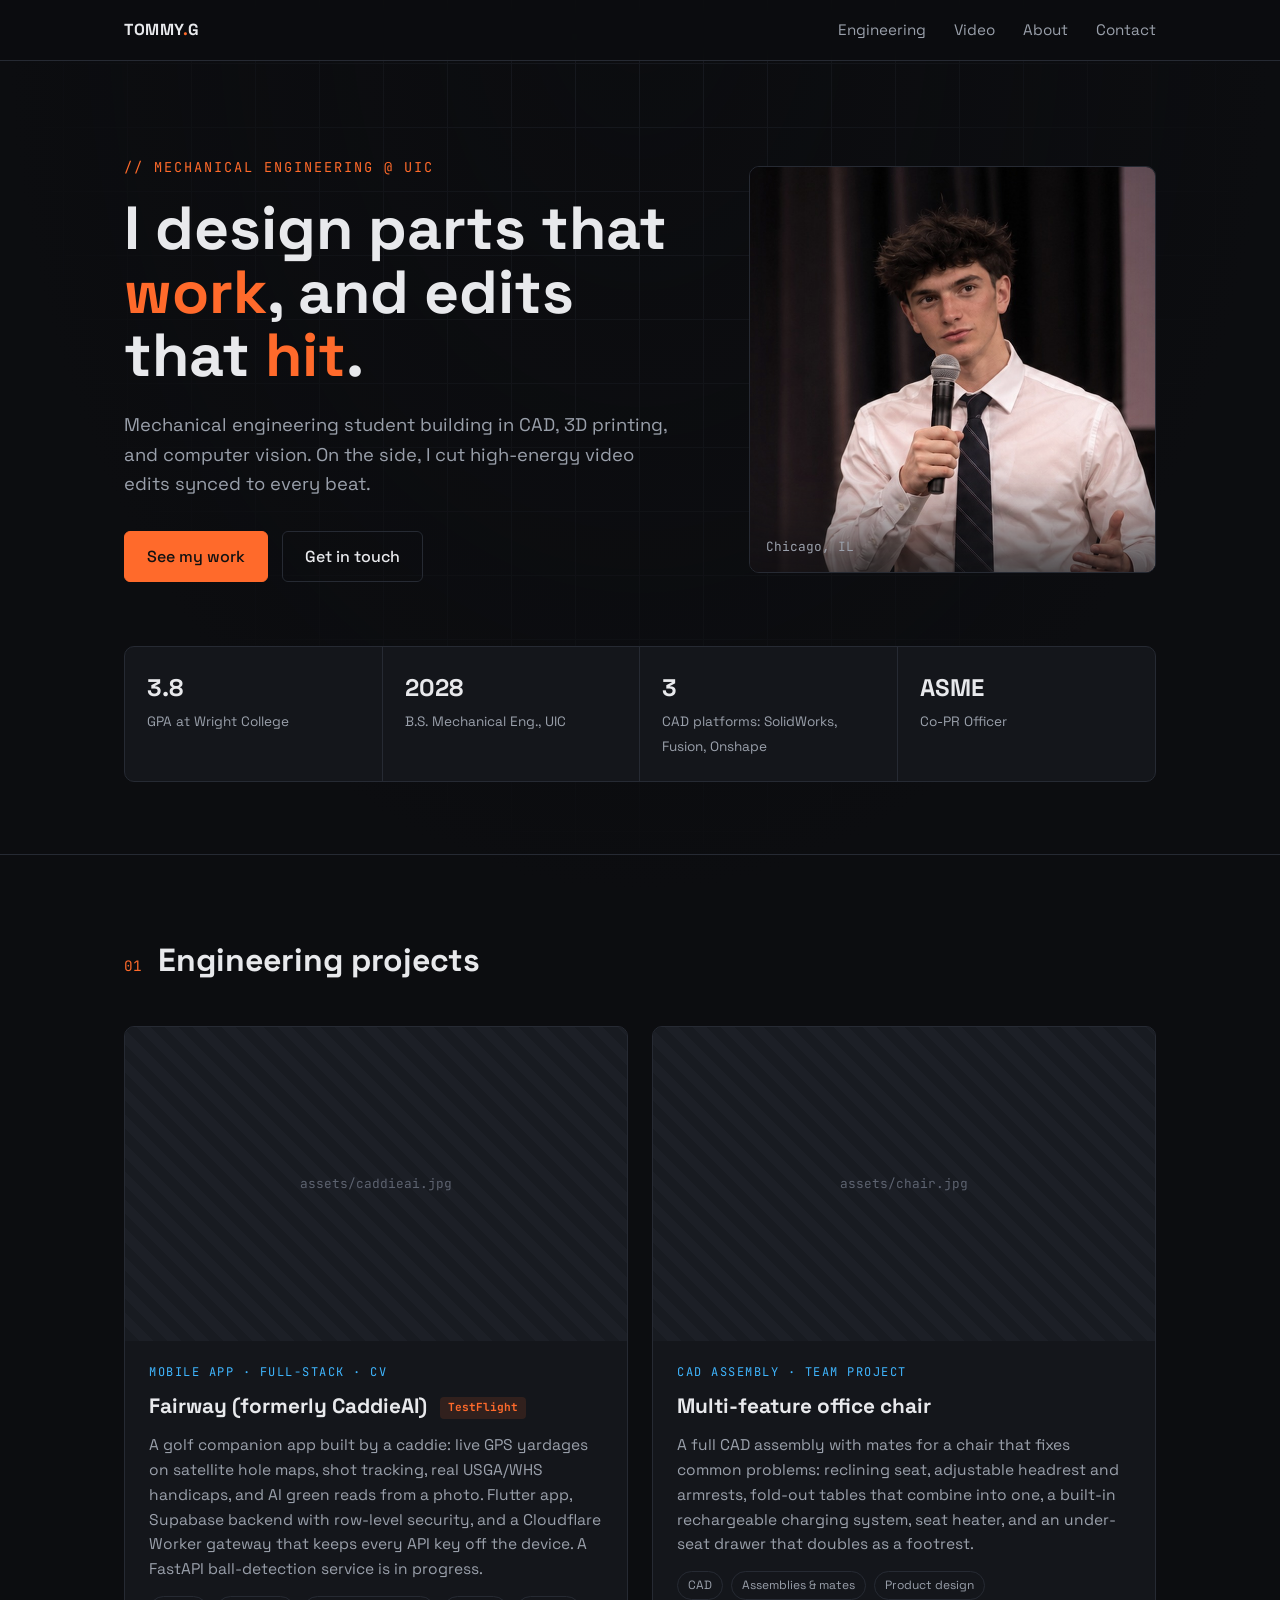
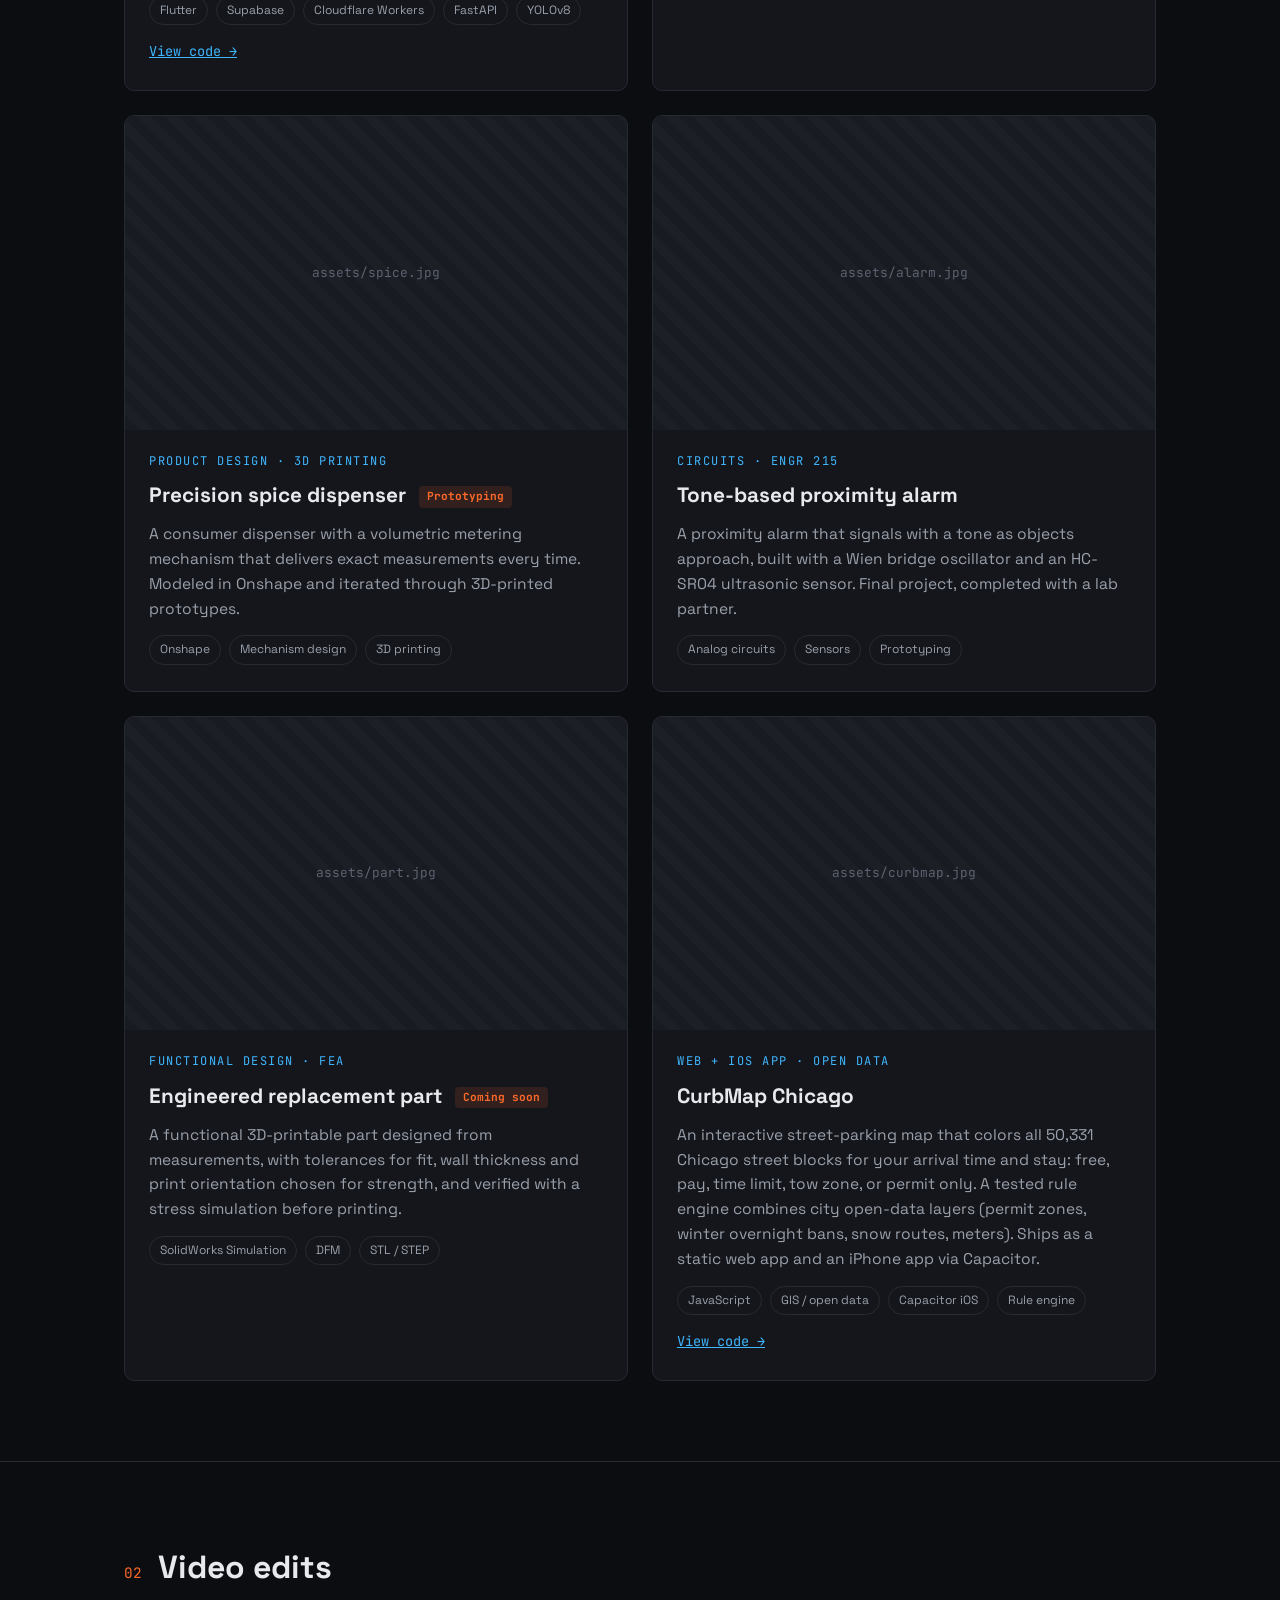
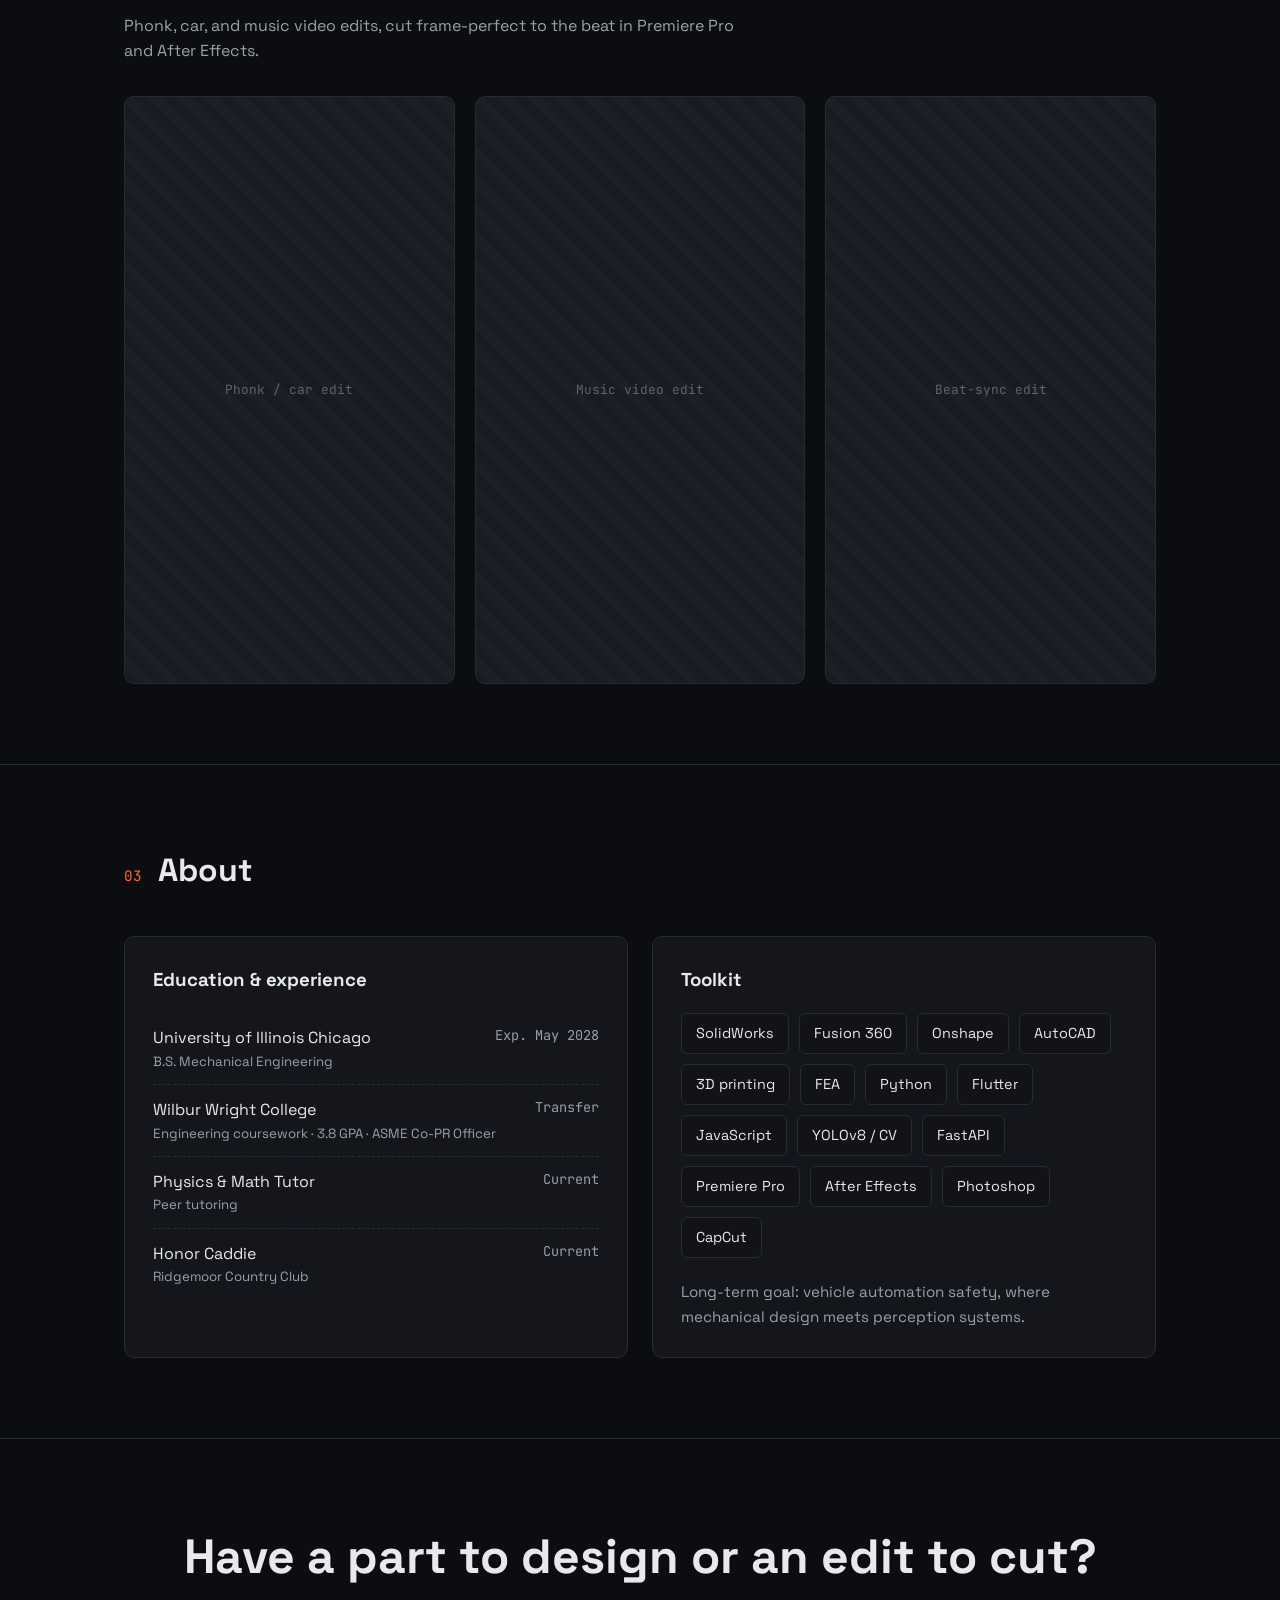
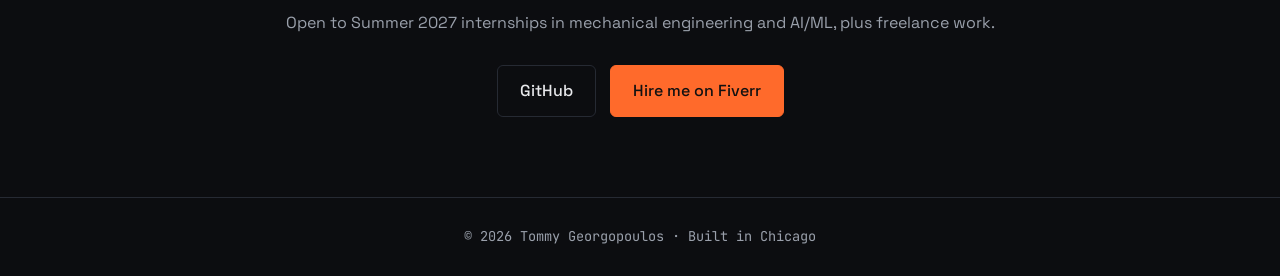
==== index.html @ 4ce667fb "Add portfolio site Co-Authored-By: Claude Opus 5.5 <noreply@anthropic.com> Claude-Session: https://c" ====
<!DOCTYPE html>
<html lang="en">
<head>
<meta charset="UTF-8">
<meta name="viewport" content="width=device-width, initial-scale=1.0">
<title>Tommy G — Mechanical Engineering · CAD · Video</title>
<meta name="description" content="Tommy Georgopoulos — Mechanical Engineering student at UIC. CAD, 3D printing, computer vision, and video editing.">
<link rel="preconnect" href="https://fonts.googleapis.com">
<link href="https://fonts.googleapis.com/css2?family=Space+Grotesk:wght@400;500;700&family=JetBrains+Mono:wght@400;500&display=swap" rel="stylesheet">
<style>
  :root{
    --bg:#0c0d10; --panel:#14161b; --line:#262a33; --text:#e8e9ec; --muted:#9aa0ab;
    --accent:#ff6a2b; --accent2:#3fb6ff;
  }
  *{box-sizing:border-box;margin:0;padding:0}
  html{scroll-behavior:smooth}
  body{background:var(--bg);color:var(--text);font-family:'Space Grotesk',system-ui,sans-serif;line-height:1.6;
    background-image:linear-gradient(var(--line) 1px,transparent 1px),linear-gradient(90deg,var(--line) 1px,transparent 1px);
    background-size:64px 64px;background-attachment:fixed;background-position:-1px -1px}
  body::before{content:"";position:fixed;inset:0;background:radial-gradient(ellipse at top,rgba(12,13,16,.55),var(--bg) 70%);z-index:-1}
  a{color:inherit}
  .mono{font-family:'JetBrains Mono',monospace}
  .wrap{max-width:1080px;margin:0 auto;padding:0 24px}

  nav{position:sticky;top:0;z-index:10;background:rgba(12,13,16,.85);backdrop-filter:blur(8px);border-bottom:1px solid var(--line)}
  nav .wrap{display:flex;justify-content:space-between;align-items:center;height:60px}
  nav .logo{font-weight:700;letter-spacing:.5px;text-decoration:none}
  nav .logo span{color:var(--accent)}
  nav ul{display:flex;gap:28px;list-style:none}
  nav ul a{text-decoration:none;color:var(--muted);font-size:.95rem}
  nav ul a:hover{color:var(--text)}

  header{padding:96px 0 72px}
  .hero{display:grid;grid-template-columns:1.4fr 1fr;gap:56px;align-items:center}
  .tag{color:var(--accent);font-size:.85rem;letter-spacing:2px;text-transform:uppercase;margin-bottom:18px}
  h1{font-size:clamp(2.4rem,5vw,3.8rem);line-height:1.05;margin-bottom:22px}
  h1 em{font-style:normal;color:var(--accent)}
  .lead{color:var(--muted);font-size:1.15rem;max-width:560px;margin-bottom:32px}
  .btns{display:flex;gap:14px;flex-wrap:wrap}
  .btn{padding:12px 22px;border-radius:6px;text-decoration:none;font-weight:500;border:1px solid var(--line);transition:.2s}
  .btn.primary{background:var(--accent);color:#111;border-color:var(--accent)}
  .btn:hover{transform:translateY(-2px)}
  .photo{position:relative;aspect-ratio:1;border-radius:10px;overflow:hidden;border:1px solid var(--line)}
  .photo img{width:100%;height:100%;object-fit:cover;display:block;filter:grayscale(15%)}
  .photo::after{content:"";position:absolute;inset:0;box-shadow:inset 0 -80px 80px -40px rgba(12,13,16,.8)}
  .photo .cap{position:absolute;left:16px;bottom:14px;z-index:1;font-size:.8rem;color:var(--muted)}

  .stats{display:grid;grid-template-columns:repeat(4,1fr);border:1px solid var(--line);border-radius:10px;background:var(--panel);margin-top:64px}
  .stats div{padding:22px;border-right:1px solid var(--line)}
  .stats div:last-child{border-right:none}
  .stats b{display:block;font-size:1.5rem}
  .stats span{color:var(--muted);font-size:.85rem}

  section{padding:80px 0;border-top:1px solid var(--line)}
  .sec-head{display:flex;align-items:baseline;gap:16px;margin-bottom:40px}
  .sec-head .num{color:var(--accent);font-size:.9rem}
  h2{font-size:2rem}

  .grid{display:grid;grid-template-columns:repeat(2,1fr);gap:24px}
  .card{background:var(--panel);border:1px solid var(--line);border-radius:10px;overflow:hidden;display:flex;flex-direction:column;transition:.2s}
  .card:hover{border-color:#3a404c;transform:translateY(-3px)}
  .media{aspect-ratio:16/10;background:repeating-linear-gradient(45deg,#181b21,#181b21 10px,#1c1f26 10px,#1c1f26 20px);position:relative;display:flex;align-items:center;justify-content:center}
  .media img,.media iframe,.media video{position:absolute;inset:0;width:100%;height:100%;object-fit:cover;border:0}
  .media .ph{color:#5d6370;font-size:.8rem}
  .body{padding:22px 24px 26px}
  .body .kind{font-size:.75rem;letter-spacing:1.5px;text-transform:uppercase;color:var(--accent2);margin-bottom:8px}
  .body h3{font-size:1.3rem;margin-bottom:10px}
  .body p{color:var(--muted);font-size:.97rem;margin-bottom:14px}
  .pills{display:flex;flex-wrap:wrap;gap:8px}
  .pills span{font-size:.75rem;padding:4px 10px;border:1px solid var(--line);border-radius:999px;color:var(--muted)}
  .status{display:inline-block;font-size:.7rem;padding:2px 8px;border-radius:4px;background:rgba(255,106,43,.12);color:var(--accent);margin-left:8px;vertical-align:middle}

  .vgrid{display:grid;grid-template-columns:repeat(3,1fr);gap:20px}
  .vgrid .media{aspect-ratio:9/16;border-radius:10px;border:1px solid var(--line)}

  .two{display:grid;grid-template-columns:1fr 1fr;gap:24px}
  .box{background:var(--panel);border:1px solid var(--line);border-radius:10px;padding:28px}
  .box h3{margin-bottom:18px}
  .row{display:flex;justify-content:space-between;gap:12px;padding:12px 0;border-bottom:1px dashed var(--line)}
  .row:last-child{border-bottom:none}
  .row .r{color:var(--muted);font-size:.85rem;white-space:nowrap}
  .row small{display:block;color:var(--muted)}
  .skills{display:flex;flex-wrap:wrap;gap:10px}
  .skills span{padding:8px 14px;border:1px solid var(--line);border-radius:6px;font-size:.9rem;background:#111317}

  .contact{text-align:center}
  .contact h2{font-size:clamp(2rem,4vw,3rem);margin-bottom:14px}
  .contact p{color:var(--muted);margin-bottom:30px}
  .contact .btns{justify-content:center}
  footer{border-top:1px solid var(--line);padding:28px 0;color:var(--muted);font-size:.85rem;text-align:center}

  @media (max-width:820px){
    nav ul{display:none}
    .hero,.grid,.two{grid-template-columns:1fr}
    .photo{max-width:340px}
    .stats{grid-template-columns:repeat(2,1fr)}
    .stats div:nth-child(2){border-right:none}
    .stats div:nth-child(-n+2){border-bottom:1px solid var(--line)}
    .vgrid{grid-template-columns:1fr 1fr}
  }
</style>
</head>
<body>

<nav>
  <div class="wrap">
    <a href="#" class="logo">TOMMY<span>.</span>G</a>
    <ul>
      <li><a href="#engineering">Engineering</a></li>
      <li><a href="#video">Video</a></li>
      <li><a href="#about">About</a></li>
      <li><a href="#contact">Contact</a></li>
    </ul>
  </div>
</nav>

<header>
  <div class="wrap">
    <div class="hero">
      <div>
        <div class="tag mono">// Mechanical Engineering @ UIC</div>
        <h1>I design parts that <em>work</em>, and edits that <em>hit</em>.</h1>
        <p class="lead">Mechanical engineering student building in CAD, 3D printing, and computer vision. On the side, I cut high-energy video edits synced to every beat.</p>
        <div class="btns">
          <a class="btn primary" href="#engineering">See my work</a>
          <a class="btn" href="#contact">Get in touch</a>
        </div>
      </div>
      <div class="photo">
        <img src="assets/profile.jpg" alt="Tommy Georgopoulos speaking on stage">
        <div class="cap mono">Chicago, IL</div>
      </div>
    </div>

    <div class="stats">
      <div><b>3.8</b><span>GPA at Wright College</span></div>
      <div><b>2028</b><span>B.S. Mechanical Eng., UIC</span></div>
      <div><b>3</b><span>CAD platforms: SolidWorks, Fusion, Onshape</span></div>
      <div><b>ASME</b><span>Co-PR Officer</span></div>
    </div>
  </div>
</header>

<section id="engineering">
  <div class="wrap">
    <div class="sec-head"><span class="num mono">01</span><h2>Engineering projects</h2></div>
    <div class="grid">

      <article class="card">
        <div class="media">
          <span class="ph mono">assets/caddieai.jpg</span>
          <img src="assets/caddieai.jpg" alt="CaddieAI app" onerror="this.remove()">
        </div>
        <div class="body">
          <div class="kind mono">Mobile app · Full-stack · CV</div>
          <h3>Fairway (formerly CaddieAI) <span class="status mono">TestFlight</span></h3>
          <p>A golf companion app built by a caddie: live GPS yardages on satellite hole maps, shot tracking, real USGA/WHS handicaps, and AI green reads from a photo. Flutter app, Supabase backend with row-level security, and a Cloudflare Worker gateway that keeps every API key off the device. A FastAPI ball-detection service is in progress.</p>
          <div class="pills"><span>Flutter</span><span>Supabase</span><span>Cloudflare Workers</span><span>FastAPI</span><span>YOLOv8</span></div>
          <p style="margin:14px 0 0"><a class="mono" style="color:var(--accent2);font-size:.85rem" href="https://github.com/tgeorgopoulos/golfapp" target="_blank">View code →</a></p>
        </div>
      </article>

      <article class="card">
        <div class="media">
          <span class="ph mono">assets/chair.jpg</span>
          <img src="assets/chair.jpg" alt="Office chair CAD assembly" onerror="this.remove()">
        </div>
        <div class="body">
          <div class="kind mono">CAD assembly · Team project</div>
          <h3>Multi-feature office chair</h3>
          <p>A full CAD assembly with mates for a chair that fixes common problems: reclining seat, adjustable headrest and armrests, fold-out tables that combine into one, a built-in rechargeable charging system, seat heater, and an under-seat drawer that doubles as a footrest.</p>
          <div class="pills"><span>CAD</span><span>Assemblies &amp; mates</span><span>Product design</span></div>
        </div>
      </article>

      <article class="card">
        <div class="media">
          <span class="ph mono">assets/spice.jpg</span>
          <img src="assets/spice.jpg" alt="Spice dispenser prototype" onerror="this.remove()">
        </div>
        <div class="body">
          <div class="kind mono">Product design · 3D printing</div>
          <h3>Precision spice dispenser <span class="status mono">Prototyping</span></h3>
          <p>A consumer dispenser with a volumetric metering mechanism that delivers exact measurements every time. Modeled in Onshape and iterated through 3D-printed prototypes.</p>
          <div class="pills"><span>Onshape</span><span>Mechanism design</span><span>3D printing</span></div>
        </div>
      </article>

      <article class="card">
        <div class="media">
          <span class="ph mono">assets/alarm.jpg</span>
          <img src="assets/alarm.jpg" alt="Proximity alarm circuit" onerror="this.remove()">
        </div>
        <div class="body">
          <div class="kind mono">Circuits · ENGR 215</div>
          <h3>Tone-based proximity alarm</h3>
          <p>A proximity alarm that signals with a tone as objects approach, built with a Wien bridge oscillator and an HC-SR04 ultrasonic sensor. Final project, completed with a lab partner.</p>
          <div class="pills"><span>Analog circuits</span><span>Sensors</span><span>Prototyping</span></div>
        </div>
      </article>

      <article class="card">
        <div class="media">
          <span class="ph mono">assets/part.jpg</span>
          <img src="assets/part.jpg" alt="Functional 3D printed part with stress simulation" onerror="this.remove()">
        </div>
        <div class="body">
          <div class="kind mono">Functional design · FEA</div>
          <h3>Engineered replacement part <span class="status mono">Coming soon</span></h3>
          <p>A functional 3D-printable part designed from measurements, with tolerances for fit, wall thickness and print orientation chosen for strength, and verified with a stress simulation before printing.</p>
          <div class="pills"><span>SolidWorks Simulation</span><span>DFM</span><span>STL / STEP</span></div>
        </div>
      </article>

      <article class="card">
        <div class="media">
          <span class="ph mono">assets/curbmap.jpg</span>
          <img src="assets/curbmap.jpg" alt="CurbMap Chicago" onerror="this.remove()">
        </div>
        <div class="body">
          <div class="kind mono">Web + iOS app · Open data</div>
          <h3>CurbMap Chicago</h3>
          <p>An interactive street-parking map that colors all 50,331 Chicago street blocks for your arrival time and stay: free, pay, time limit, tow zone, or permit only. A tested rule engine combines city open-data layers (permit zones, winter overnight bans, snow routes, meters). Ships as a static web app and an iPhone app via Capacitor.</p>
          <div class="pills"><span>JavaScript</span><span>GIS / open data</span><span>Capacitor iOS</span><span>Rule engine</span></div>
          <p style="margin:14px 0 0"><a class="mono" style="color:var(--accent2);font-size:.85rem" href="https://github.com/tgeorgopoulos/curbmap-chicago" target="_blank">View code →</a></p>
        </div>
      </article>

    </div>
  </div>
</section>

<section id="video">
  <div class="wrap">
    <div class="sec-head"><span class="num mono">02</span><h2>Video edits</h2></div>
    <p style="color:var(--muted);margin:-20px 0 32px;max-width:640px">Phonk, car, and music video edits, cut frame-perfect to the beat in Premiere Pro and After Effects.</p>
    <div class="vgrid">
      <div class="media"><span class="ph mono">Phonk / car edit</span>
        <!-- Replace with: <iframe src="https://www.youtube.com/embed/VIDEO_ID" allowfullscreen></iframe> -->
      </div>
      <div class="media"><span class="ph mono">Music video edit</span>
        <!-- Replace with a YouTube Shorts embed -->
      </div>
      <div class="media"><span class="ph mono">Beat-sync edit</span>
        <!-- Replace with a YouTube Shorts embed -->
      </div>
    </div>
  </div>
</section>

<section id="about">
  <div class="wrap">
    <div class="sec-head"><span class="num mono">03</span><h2>About</h2></div>
    <div class="two">
      <div class="box">
        <h3>Education &amp; experience</h3>
        <div class="row"><div>University of Illinois Chicago<small>B.S. Mechanical Engineering</small></div><div class="r mono">Exp. May 2028</div></div>
        <div class="row"><div>Wilbur Wright College<small>Engineering coursework · 3.8 GPA · ASME Co-PR Officer</small></div><div class="r mono">Transfer</div></div>
        <div class="row"><div>Physics &amp; Math Tutor<small>Peer tutoring</small></div><div class="r mono">Current</div></div>
        <div class="row"><div>Honor Caddie<small>Ridgemoor Country Club</small></div><div class="r mono">Current</div></div>
      </div>
      <div class="box">
        <h3>Toolkit</h3>
        <div class="skills">
          <span>SolidWorks</span><span>Fusion 360</span><span>Onshape</span><span>AutoCAD</span>
          <span>3D printing</span><span>FEA</span><span>Python</span><span>Flutter</span><span>JavaScript</span><span>YOLOv8 / CV</span>
          <span>FastAPI</span><span>Premiere Pro</span><span>After Effects</span><span>Photoshop</span><span>CapCut</span>
        </div>
        <p style="color:var(--muted);margin-top:22px;font-size:.95rem">Long-term goal: vehicle automation safety, where mechanical design meets perception systems.</p>
      </div>
    </div>
  </div>
</section>

<section id="contact" class="contact">
  <div class="wrap">
    <h2>Have a part to design or an edit to cut?</h2>
    <p>Open to Summer 2027 internships in mechanical engineering and AI/ML, plus freelance work.</p>
    <div class="btns">
      <a class="btn" href="https://github.com/tgeorgopoulos" target="_blank">GitHub</a>
      <a class="btn primary" href="https://www.fiverr.com/tomg2006" target="_blank">Hire me on Fiverr</a>
    </div>
  </div>
</section>

<footer class="mono">© 2026 Tommy Georgopoulos · Built in Chicago</footer>

</body>
</html>
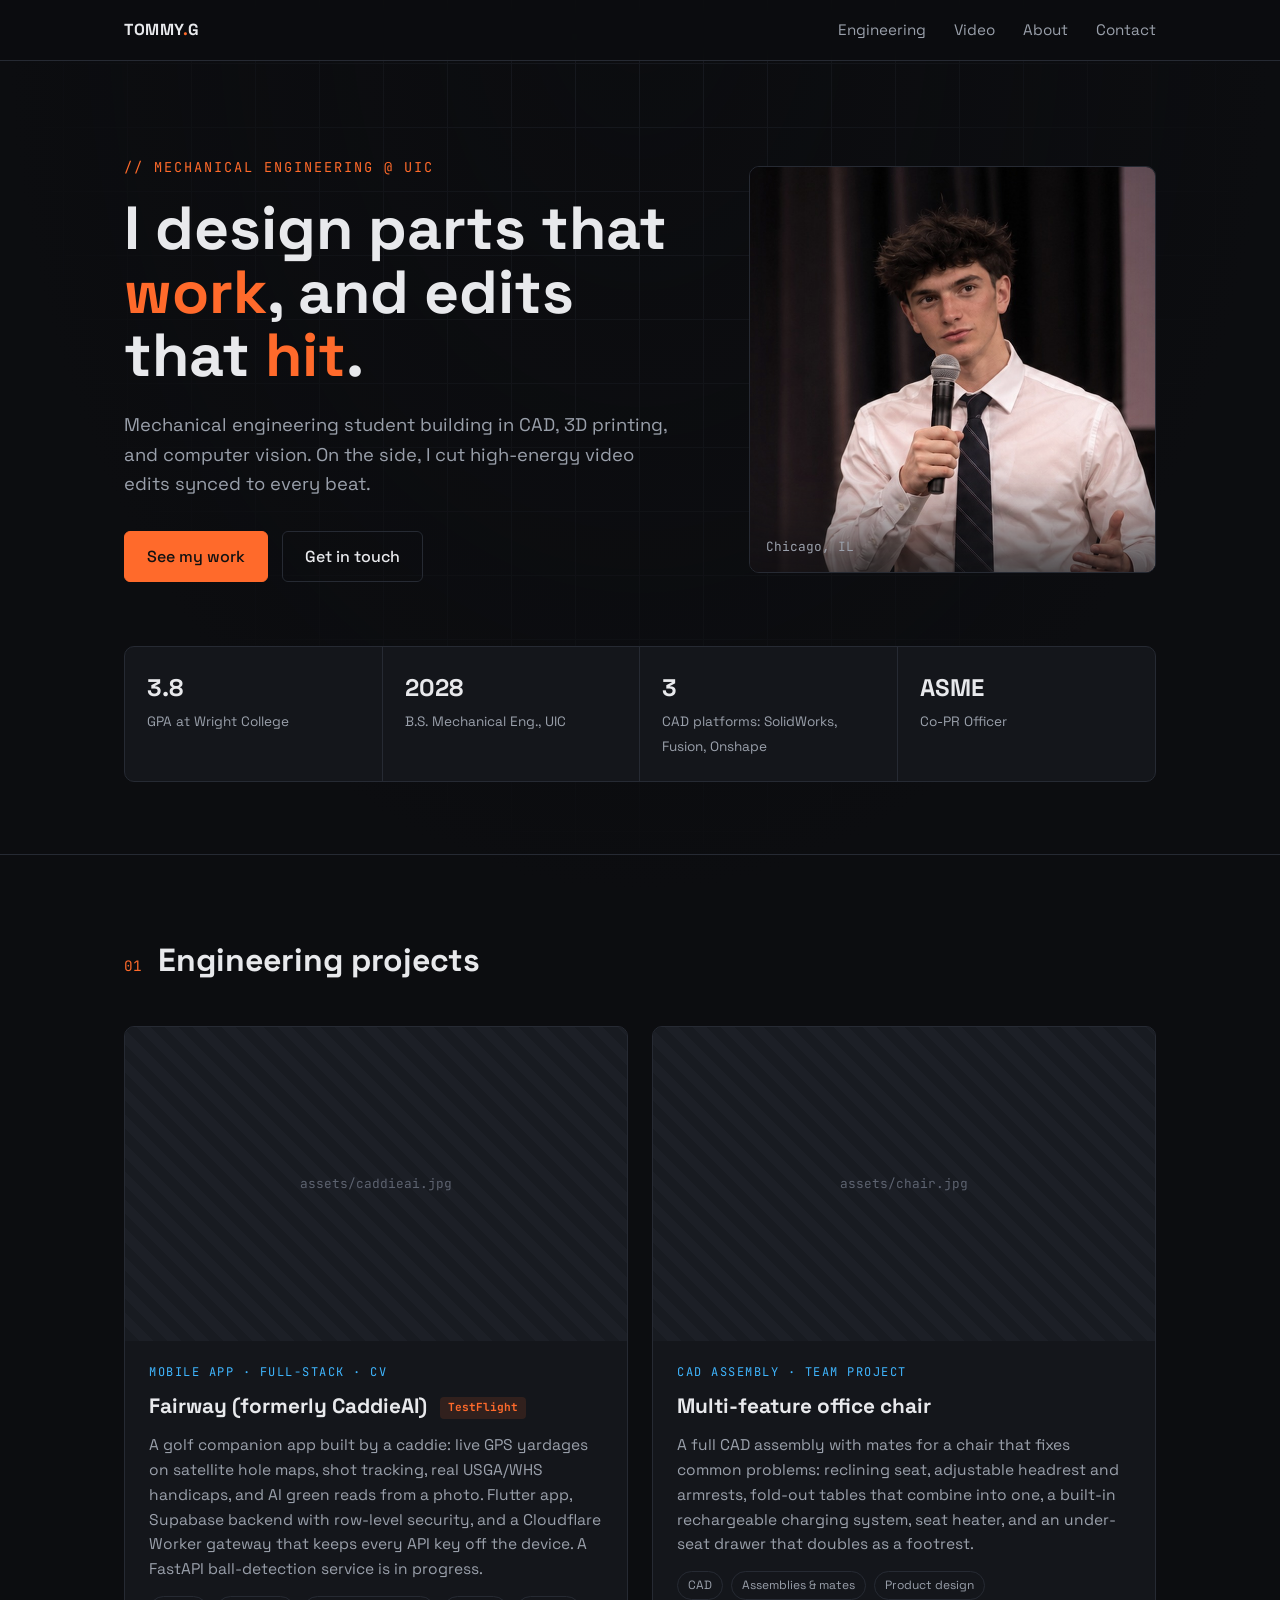
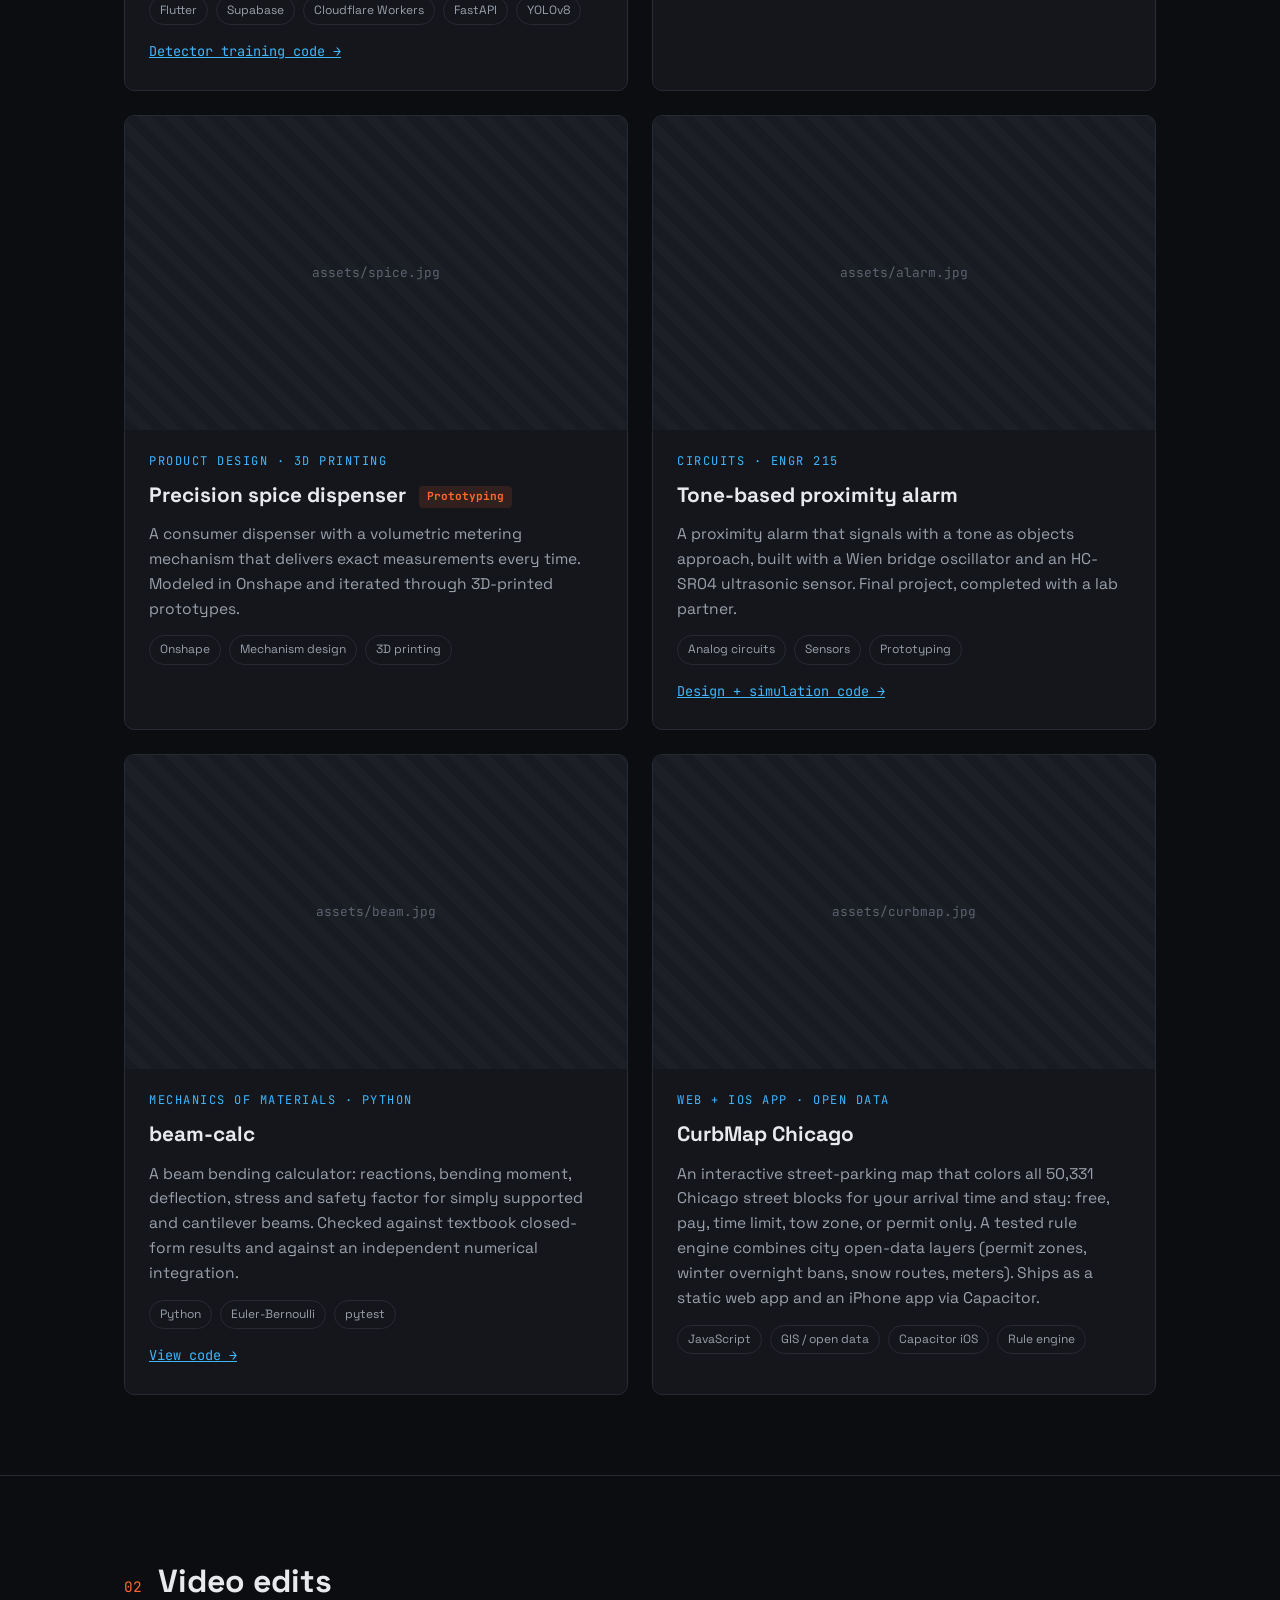
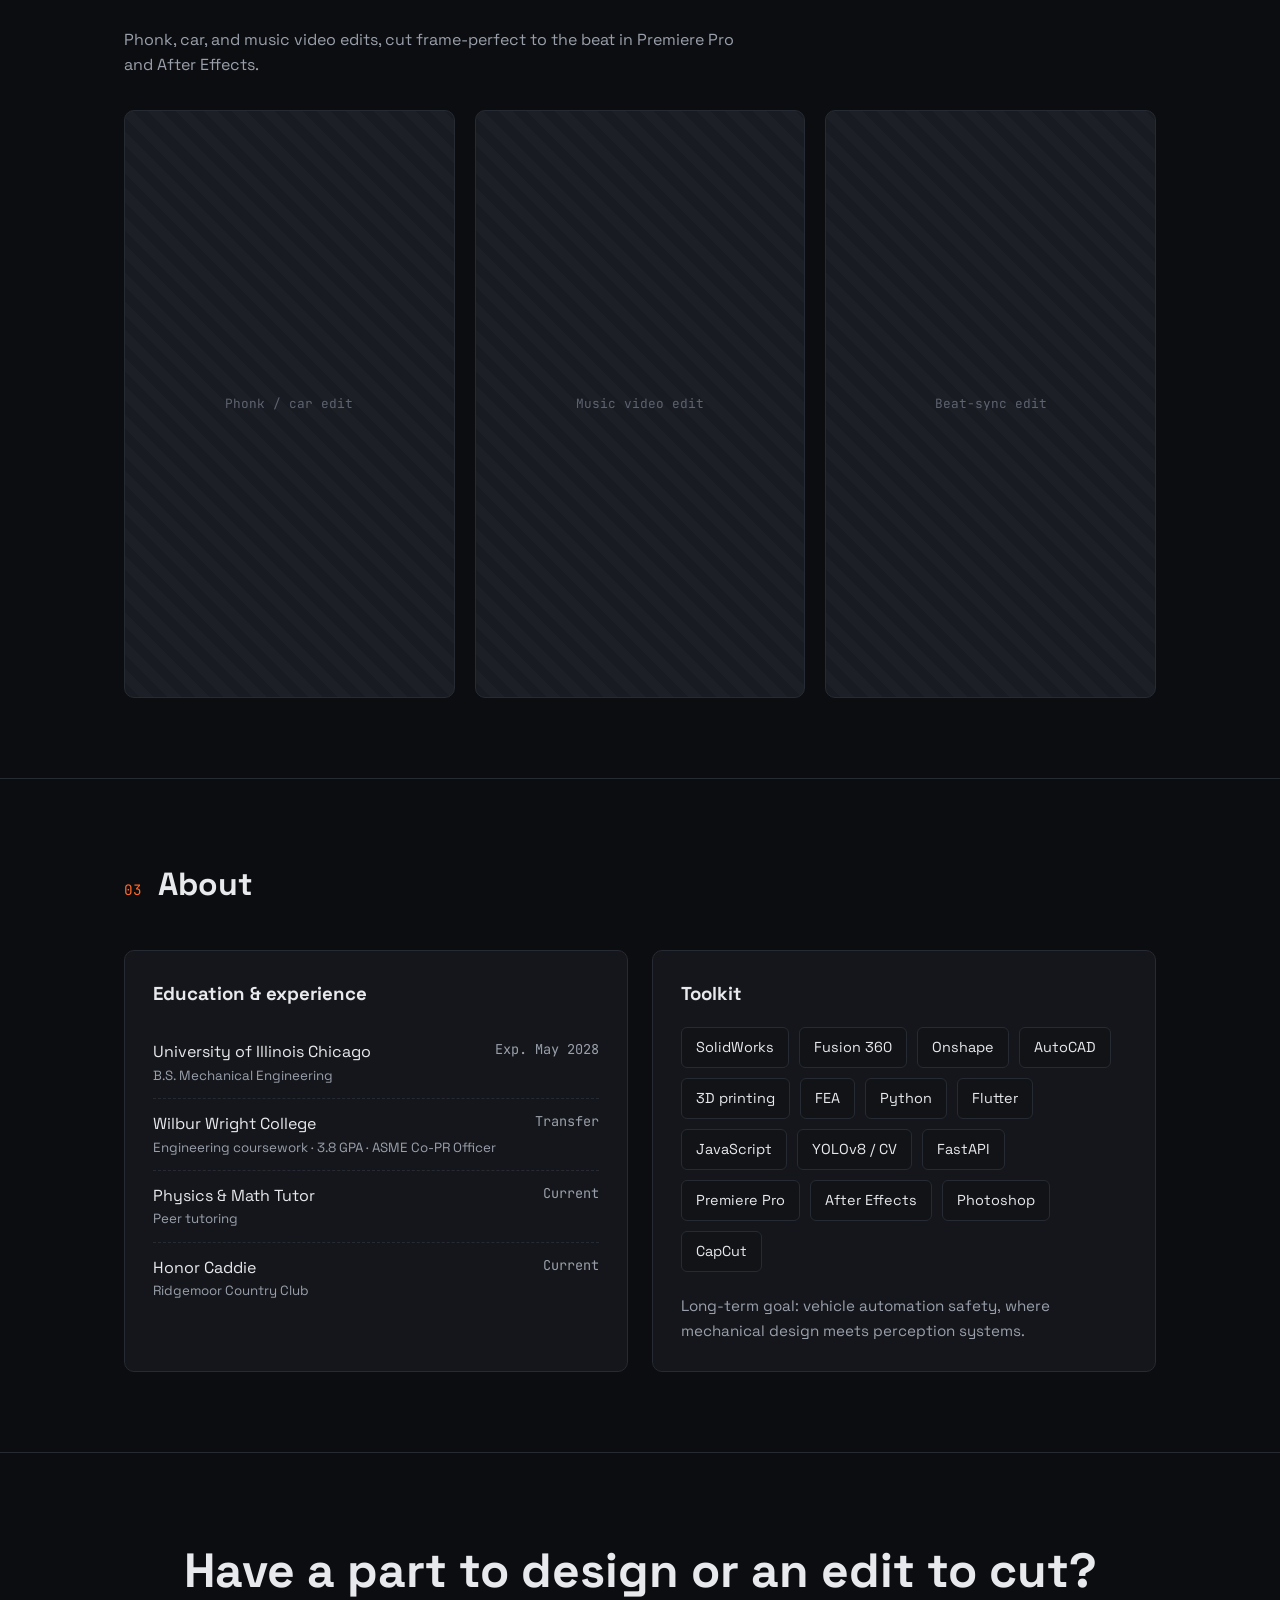
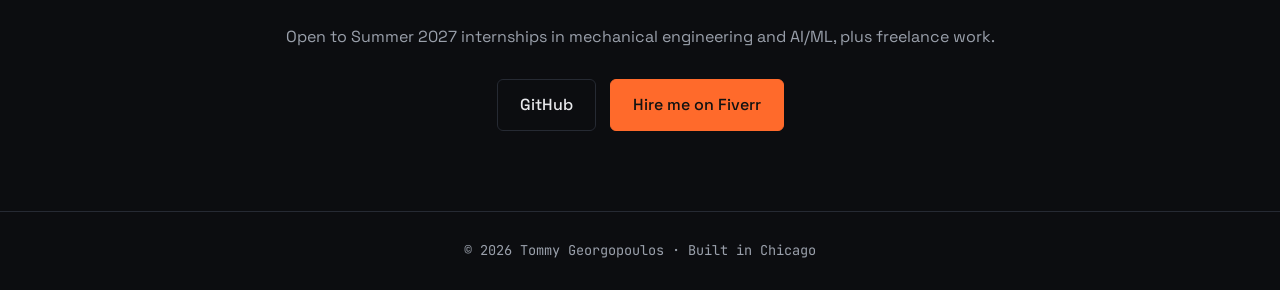
==== commit 8efcf760: "Update project cards and links Co-Authored-By: Claude Fable 5.2 <noreply@anthropic.com> Claude-Sessi" ====
--- a/index.html
+++ b/index.html
@@ -156,7 +156,7 @@
           <h3>Fairway (formerly CaddieAI) <span class="status mono">TestFlight</span></h3>
           <p>A golf companion app built by a caddie: live GPS yardages on satellite hole maps, shot tracking, real USGA/WHS handicaps, and AI green reads from a photo. Flutter app, Supabase backend with row-level security, and a Cloudflare Worker gateway that keeps every API key off the device. A FastAPI ball-detection service is in progress.</p>
           <div class="pills"><span>Flutter</span><span>Supabase</span><span>Cloudflare Workers</span><span>FastAPI</span><span>YOLOv8</span></div>
-          <p style="margin:14px 0 0"><a class="mono" style="color:var(--accent2);font-size:.85rem" href="https://github.com/tgeorgopoulos/golfapp" target="_blank">View code →</a></p>
+          <p style="margin:14px 0 0"><a class="mono" style="color:var(--accent2);font-size:.85rem" href="https://github.com/tgeorgopoulos/puttline-detection" target="_blank">Detector training code →</a></p>
         </div>
       </article>
 
@@ -196,19 +196,21 @@
           <h3>Tone-based proximity alarm</h3>
           <p>A proximity alarm that signals with a tone as objects approach, built with a Wien bridge oscillator and an HC-SR04 ultrasonic sensor. Final project, completed with a lab partner.</p>
           <div class="pills"><span>Analog circuits</span><span>Sensors</span><span>Prototyping</span></div>
-        </div>
-      </article>
-
-      <article class="card">
-        <div class="media">
-          <span class="ph mono">assets/part.jpg</span>
-          <img src="assets/part.jpg" alt="Functional 3D printed part with stress simulation" onerror="this.remove()">
-        </div>
-        <div class="body">
-          <div class="kind mono">Functional design · FEA</div>
-          <h3>Engineered replacement part <span class="status mono">Coming soon</span></h3>
-          <p>A functional 3D-printable part designed from measurements, with tolerances for fit, wall thickness and print orientation chosen for strength, and verified with a stress simulation before printing.</p>
-          <div class="pills"><span>SolidWorks Simulation</span><span>DFM</span><span>STL / STEP</span></div>
+          <p style="margin:14px 0 0"><a class="mono" style="color:var(--accent2);font-size:.85rem" href="https://github.com/tgeorgopoulos/wien-bridge-alarm" target="_blank">Design + simulation code →</a></p>
+        </div>
+      </article>
+
+      <article class="card">
+        <div class="media">
+          <span class="ph mono">assets/beam.jpg</span>
+          <img src="assets/beam.jpg" alt="Beam calculator" onerror="this.remove()">
+        </div>
+        <div class="body">
+          <div class="kind mono">Mechanics of materials · Python</div>
+          <h3>beam-calc</h3>
+          <p>A beam bending calculator: reactions, bending moment, deflection, stress and safety factor for simply supported and cantilever beams. Checked against textbook closed-form results and against an independent numerical integration.</p>
+          <div class="pills"><span>Python</span><span>Euler-Bernoulli</span><span>pytest</span></div>
+          <p style="margin:14px 0 0"><a class="mono" style="color:var(--accent2);font-size:.85rem" href="https://github.com/tgeorgopoulos/beam-calc" target="_blank">View code →</a></p>
         </div>
       </article>
 
@@ -222,7 +224,6 @@
           <h3>CurbMap Chicago</h3>
           <p>An interactive street-parking map that colors all 50,331 Chicago street blocks for your arrival time and stay: free, pay, time limit, tow zone, or permit only. A tested rule engine combines city open-data layers (permit zones, winter overnight bans, snow routes, meters). Ships as a static web app and an iPhone app via Capacitor.</p>
           <div class="pills"><span>JavaScript</span><span>GIS / open data</span><span>Capacitor iOS</span><span>Rule engine</span></div>
-          <p style="margin:14px 0 0"><a class="mono" style="color:var(--accent2);font-size:.85rem" href="https://github.com/tgeorgopoulos/curbmap-chicago" target="_blank">View code →</a></p>
         </div>
       </article>
 
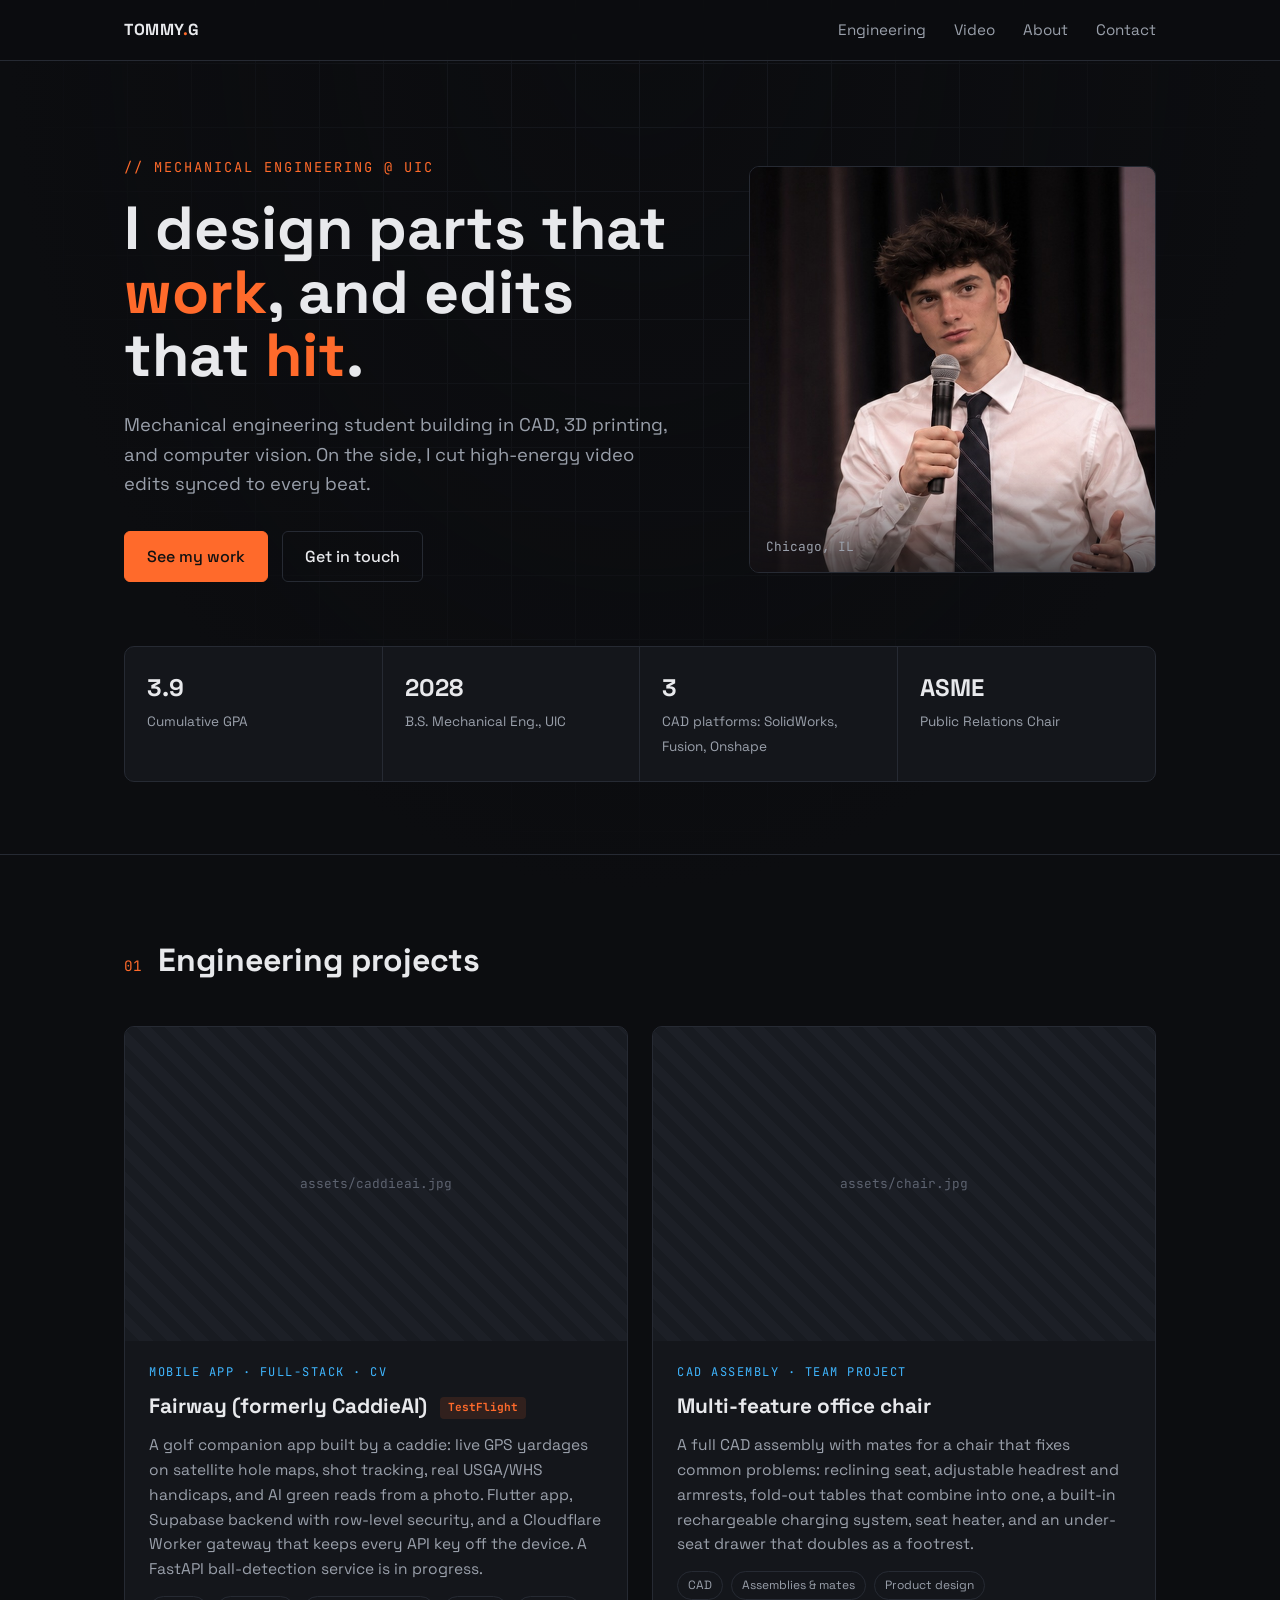
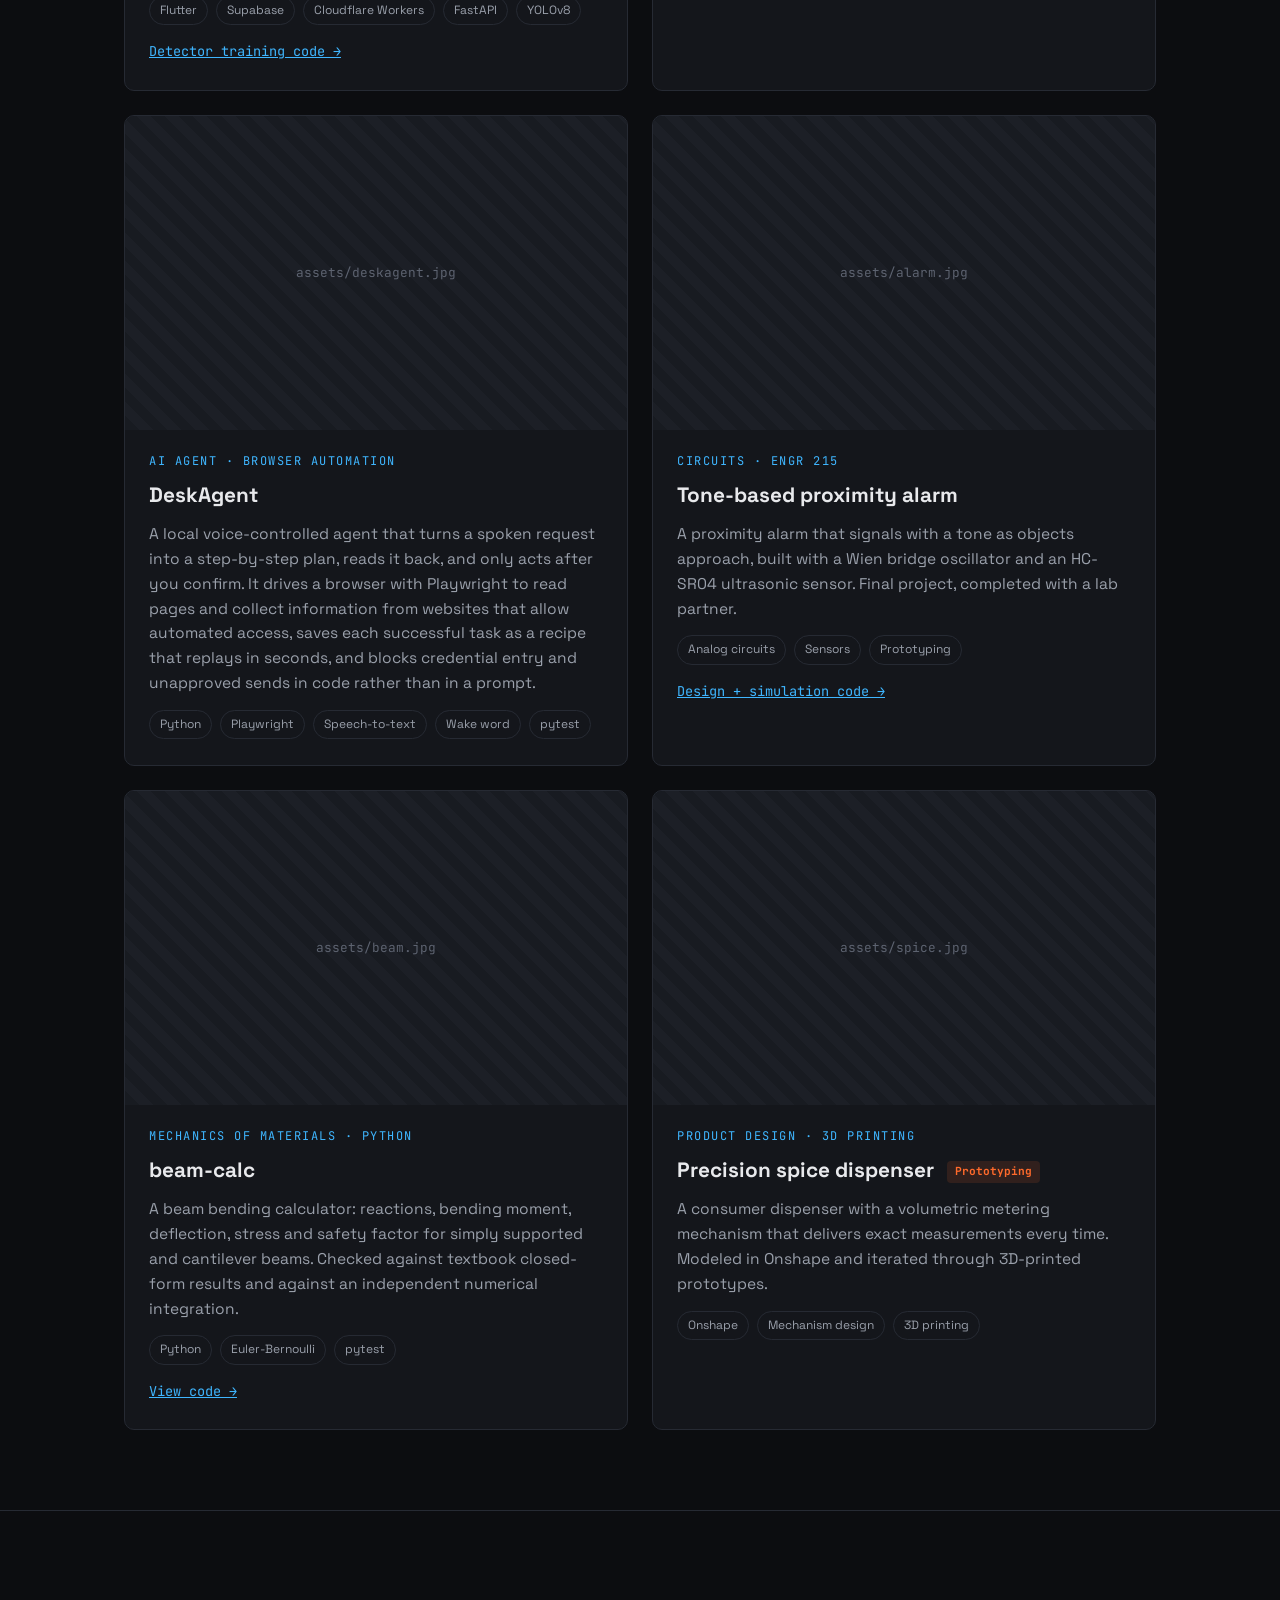
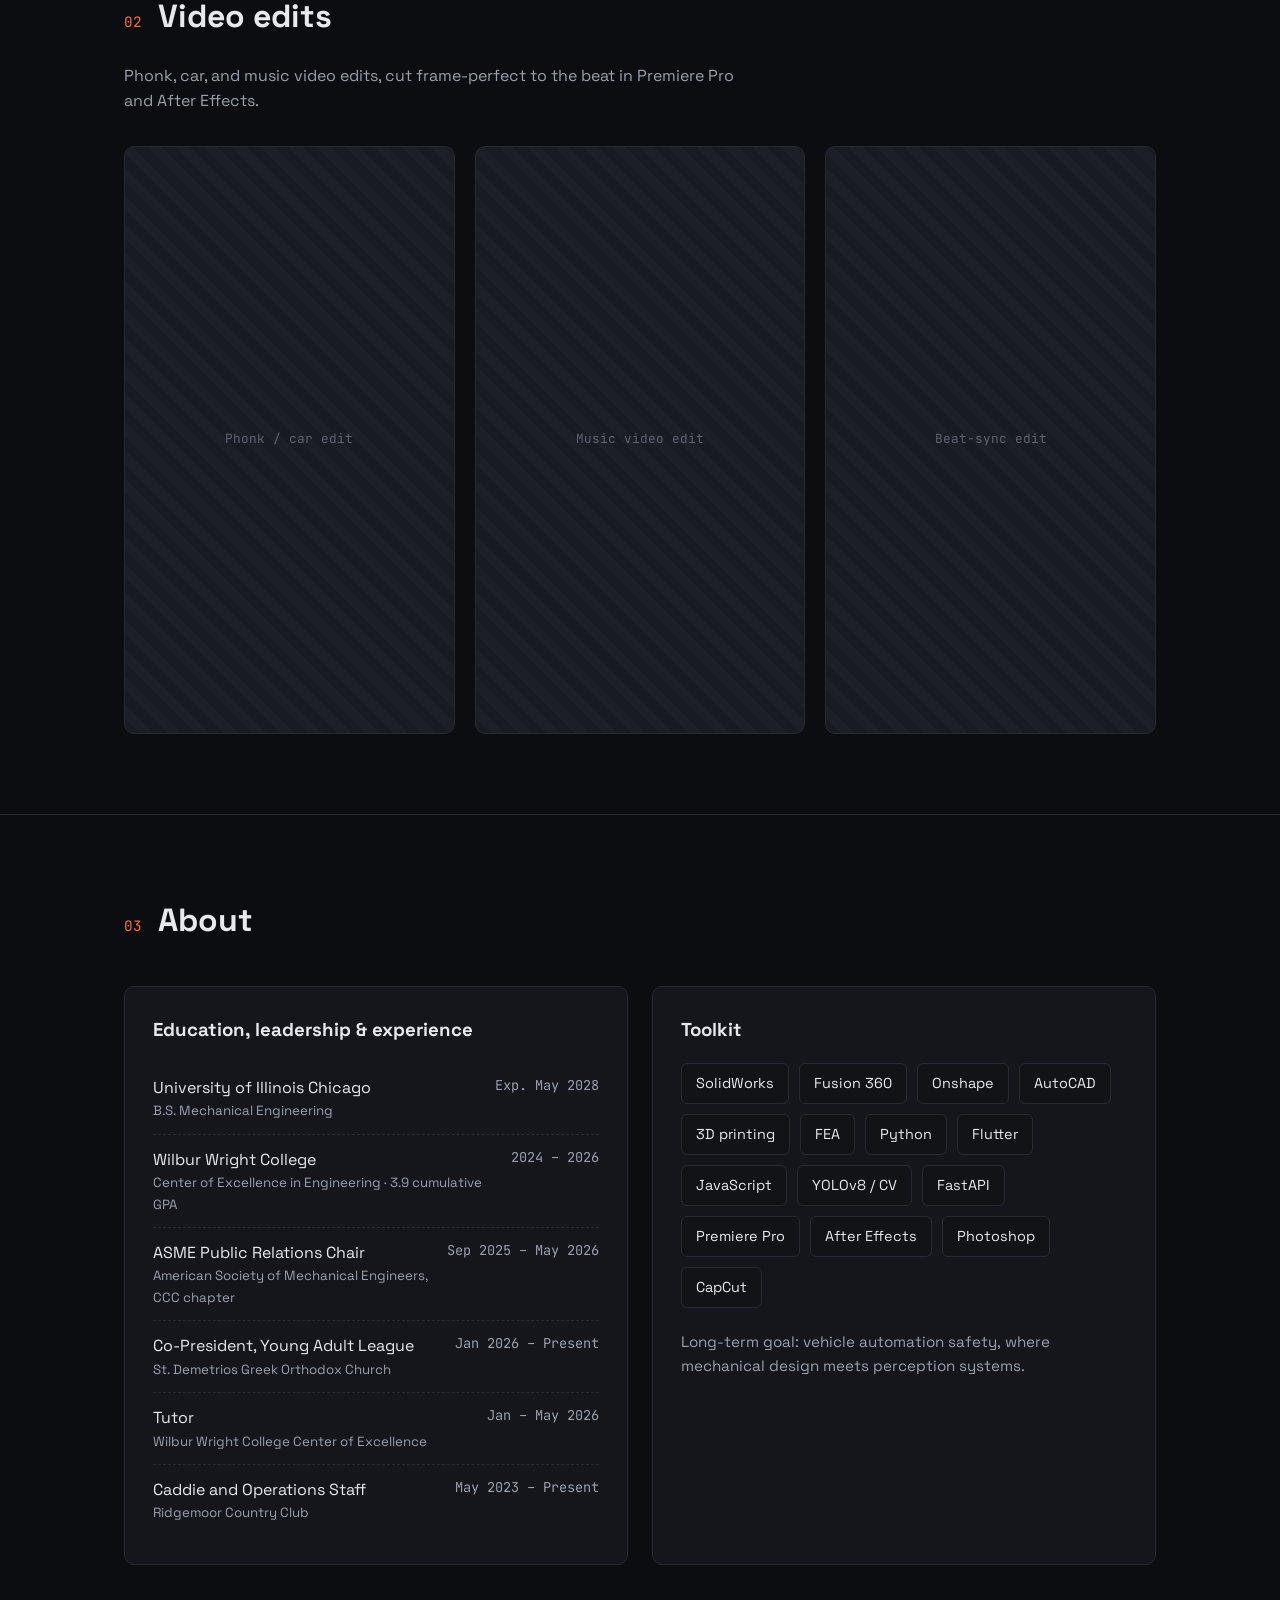
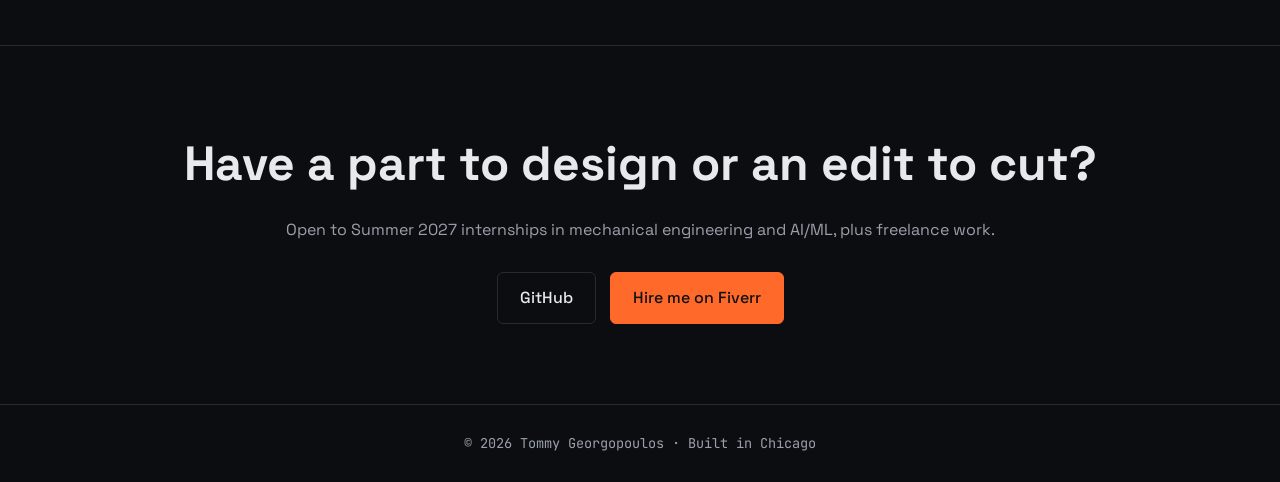
==== commit cae49d28: "Update GPA, leadership roles, and project cards Co-Authored-By: Claude Fable 5.2 <noreply@anthropic." ====
--- a/index.html
+++ b/index.html
@@ -133,10 +133,10 @@
     </div>
 
     <div class="stats">
-      <div><b>3.8</b><span>GPA at Wright College</span></div>
+      <div><b>3.9</b><span>Cumulative GPA</span></div>
       <div><b>2028</b><span>B.S. Mechanical Eng., UIC</span></div>
       <div><b>3</b><span>CAD platforms: SolidWorks, Fusion, Onshape</span></div>
-      <div><b>ASME</b><span>Co-PR Officer</span></div>
+      <div><b>ASME</b><span>Public Relations Chair</span></div>
     </div>
   </div>
 </header>
@@ -159,7 +159,6 @@
           <p style="margin:14px 0 0"><a class="mono" style="color:var(--accent2);font-size:.85rem" href="https://github.com/tgeorgopoulos/puttline-detection" target="_blank">Detector training code →</a></p>
         </div>
       </article>
-
       <article class="card">
         <div class="media">
           <span class="ph mono">assets/chair.jpg</span>
@@ -172,20 +171,18 @@
           <div class="pills"><span>CAD</span><span>Assemblies &amp; mates</span><span>Product design</span></div>
         </div>
       </article>
-
-      <article class="card">
-        <div class="media">
-          <span class="ph mono">assets/spice.jpg</span>
-          <img src="assets/spice.jpg" alt="Spice dispenser prototype" onerror="this.remove()">
-        </div>
-        <div class="body">
-          <div class="kind mono">Product design · 3D printing</div>
-          <h3>Precision spice dispenser <span class="status mono">Prototyping</span></h3>
-          <p>A consumer dispenser with a volumetric metering mechanism that delivers exact measurements every time. Modeled in Onshape and iterated through 3D-printed prototypes.</p>
-          <div class="pills"><span>Onshape</span><span>Mechanism design</span><span>3D printing</span></div>
-        </div>
-      </article>
-
+      <article class="card">
+        <div class="media">
+          <span class="ph mono">assets/deskagent.jpg</span>
+          <img src="assets/deskagent.jpg" alt="DeskAgent control panel" onerror="this.remove()">
+        </div>
+        <div class="body">
+          <div class="kind mono">AI agent · Browser automation</div>
+          <h3>DeskAgent</h3>
+          <p>A local voice-controlled agent that turns a spoken request into a step-by-step plan, reads it back, and only acts after you confirm. It drives a browser with Playwright to read pages and collect information from websites that allow automated access, saves each successful task as a recipe that replays in seconds, and blocks credential entry and unapproved sends in code rather than in a prompt.</p>
+          <div class="pills"><span>Python</span><span>Playwright</span><span>Speech-to-text</span><span>Wake word</span><span>pytest</span></div>
+        </div>
+      </article>
       <article class="card">
         <div class="media">
           <span class="ph mono">assets/alarm.jpg</span>
@@ -199,7 +196,6 @@
           <p style="margin:14px 0 0"><a class="mono" style="color:var(--accent2);font-size:.85rem" href="https://github.com/tgeorgopoulos/wien-bridge-alarm" target="_blank">Design + simulation code →</a></p>
         </div>
       </article>
-
       <article class="card">
         <div class="media">
           <span class="ph mono">assets/beam.jpg</span>
@@ -213,17 +209,16 @@
           <p style="margin:14px 0 0"><a class="mono" style="color:var(--accent2);font-size:.85rem" href="https://github.com/tgeorgopoulos/beam-calc" target="_blank">View code →</a></p>
         </div>
       </article>
-
-      <article class="card">
-        <div class="media">
-          <span class="ph mono">assets/curbmap.jpg</span>
-          <img src="assets/curbmap.jpg" alt="CurbMap Chicago" onerror="this.remove()">
-        </div>
-        <div class="body">
-          <div class="kind mono">Web + iOS app · Open data</div>
-          <h3>CurbMap Chicago</h3>
-          <p>An interactive street-parking map that colors all 50,331 Chicago street blocks for your arrival time and stay: free, pay, time limit, tow zone, or permit only. A tested rule engine combines city open-data layers (permit zones, winter overnight bans, snow routes, meters). Ships as a static web app and an iPhone app via Capacitor.</p>
-          <div class="pills"><span>JavaScript</span><span>GIS / open data</span><span>Capacitor iOS</span><span>Rule engine</span></div>
+      <article class="card">
+        <div class="media">
+          <span class="ph mono">assets/spice.jpg</span>
+          <img src="assets/spice.jpg" alt="Spice dispenser prototype" onerror="this.remove()">
+        </div>
+        <div class="body">
+          <div class="kind mono">Product design · 3D printing</div>
+          <h3>Precision spice dispenser <span class="status mono">Prototyping</span></h3>
+          <p>A consumer dispenser with a volumetric metering mechanism that delivers exact measurements every time. Modeled in Onshape and iterated through 3D-printed prototypes.</p>
+          <div class="pills"><span>Onshape</span><span>Mechanism design</span><span>3D printing</span></div>
         </div>
       </article>
 
@@ -254,11 +249,13 @@
     <div class="sec-head"><span class="num mono">03</span><h2>About</h2></div>
     <div class="two">
       <div class="box">
-        <h3>Education &amp; experience</h3>
+        <h3>Education, leadership &amp; experience</h3>
         <div class="row"><div>University of Illinois Chicago<small>B.S. Mechanical Engineering</small></div><div class="r mono">Exp. May 2028</div></div>
-        <div class="row"><div>Wilbur Wright College<small>Engineering coursework · 3.8 GPA · ASME Co-PR Officer</small></div><div class="r mono">Transfer</div></div>
-        <div class="row"><div>Physics &amp; Math Tutor<small>Peer tutoring</small></div><div class="r mono">Current</div></div>
-        <div class="row"><div>Honor Caddie<small>Ridgemoor Country Club</small></div><div class="r mono">Current</div></div>
+        <div class="row"><div>Wilbur Wright College<small>Center of Excellence in Engineering · 3.9 cumulative GPA</small></div><div class="r mono">2024 – 2026</div></div>
+        <div class="row"><div>ASME Public Relations Chair<small>American Society of Mechanical Engineers, CCC chapter</small></div><div class="r mono">Sep 2025 – May 2026</div></div>
+        <div class="row"><div>Co-President, Young Adult League<small>St. Demetrios Greek Orthodox Church</small></div><div class="r mono">Jan 2026 – Present</div></div>
+        <div class="row"><div>Tutor<small>Wilbur Wright College Center of Excellence</small></div><div class="r mono">Jan – May 2026</div></div>
+        <div class="row"><div>Caddie and Operations Staff<small>Ridgemoor Country Club</small></div><div class="r mono">May 2023 – Present</div></div>
       </div>
       <div class="box">
         <h3>Toolkit</h3>
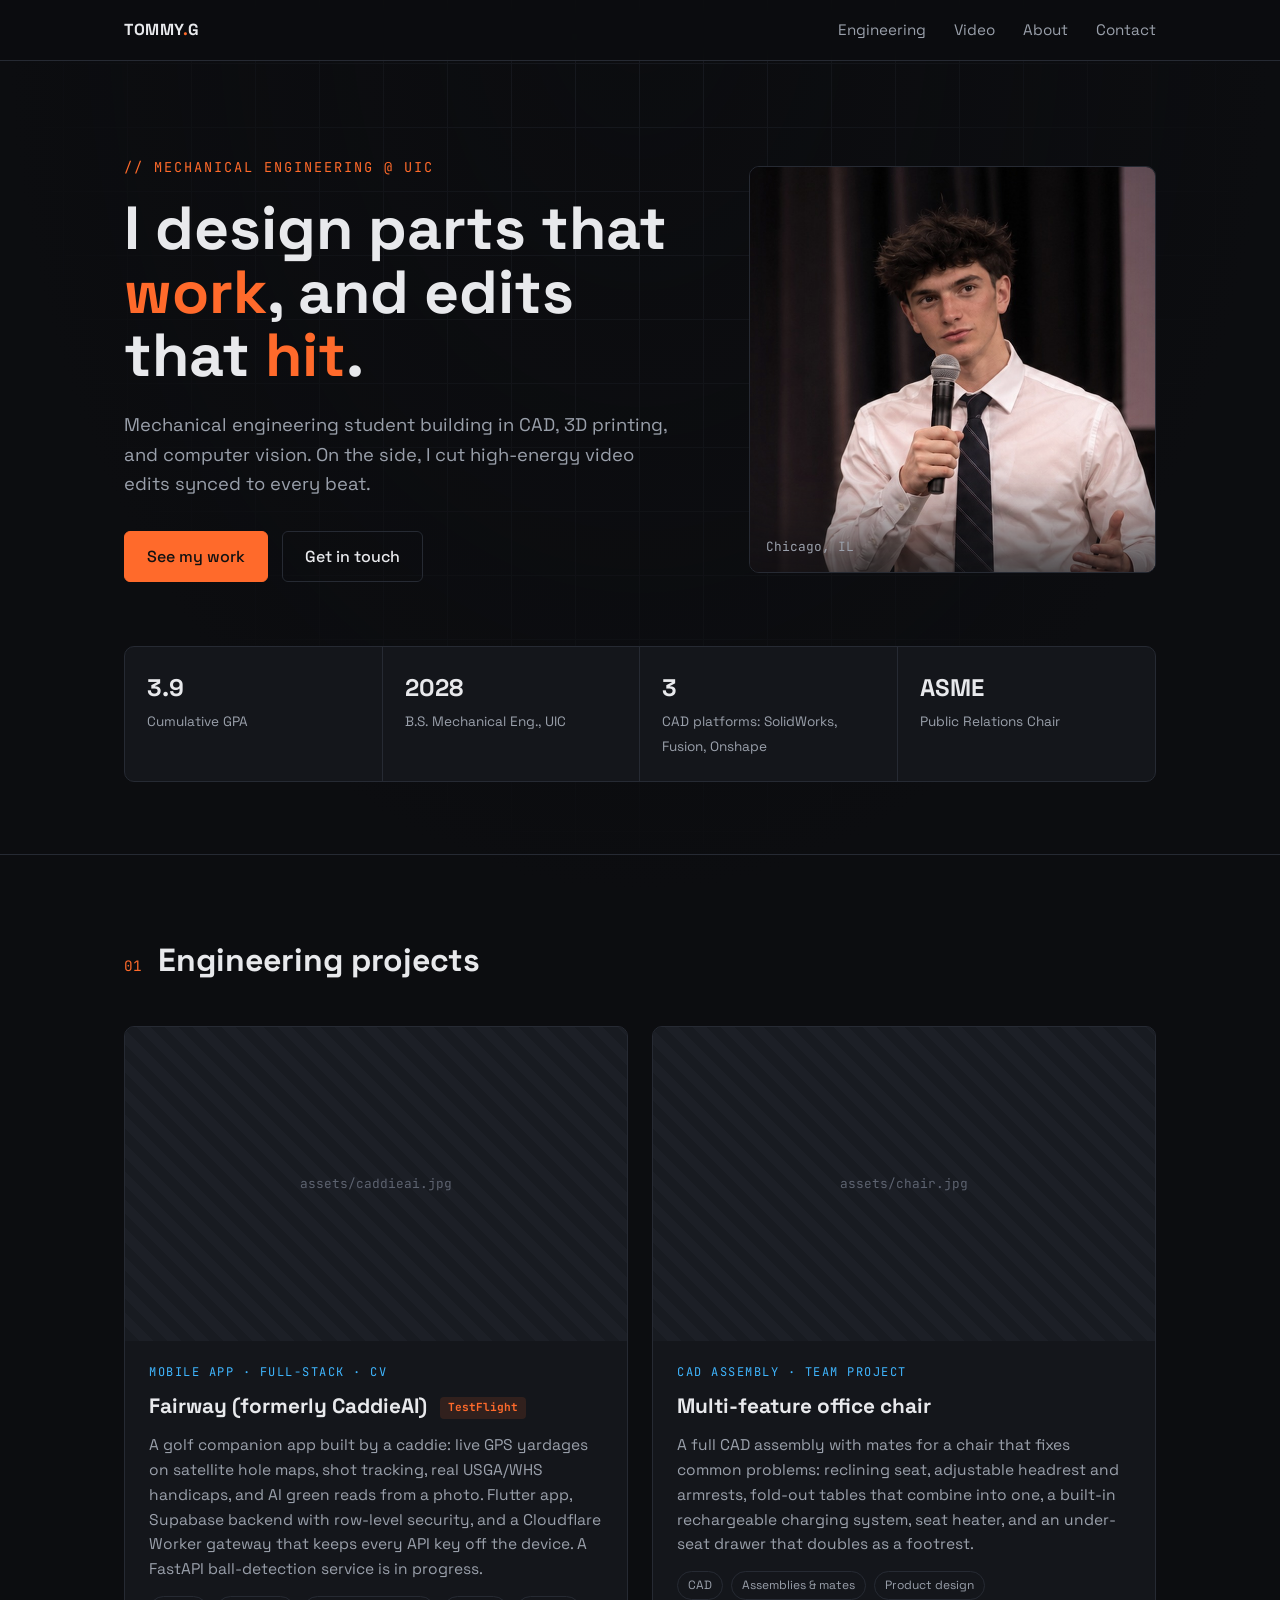
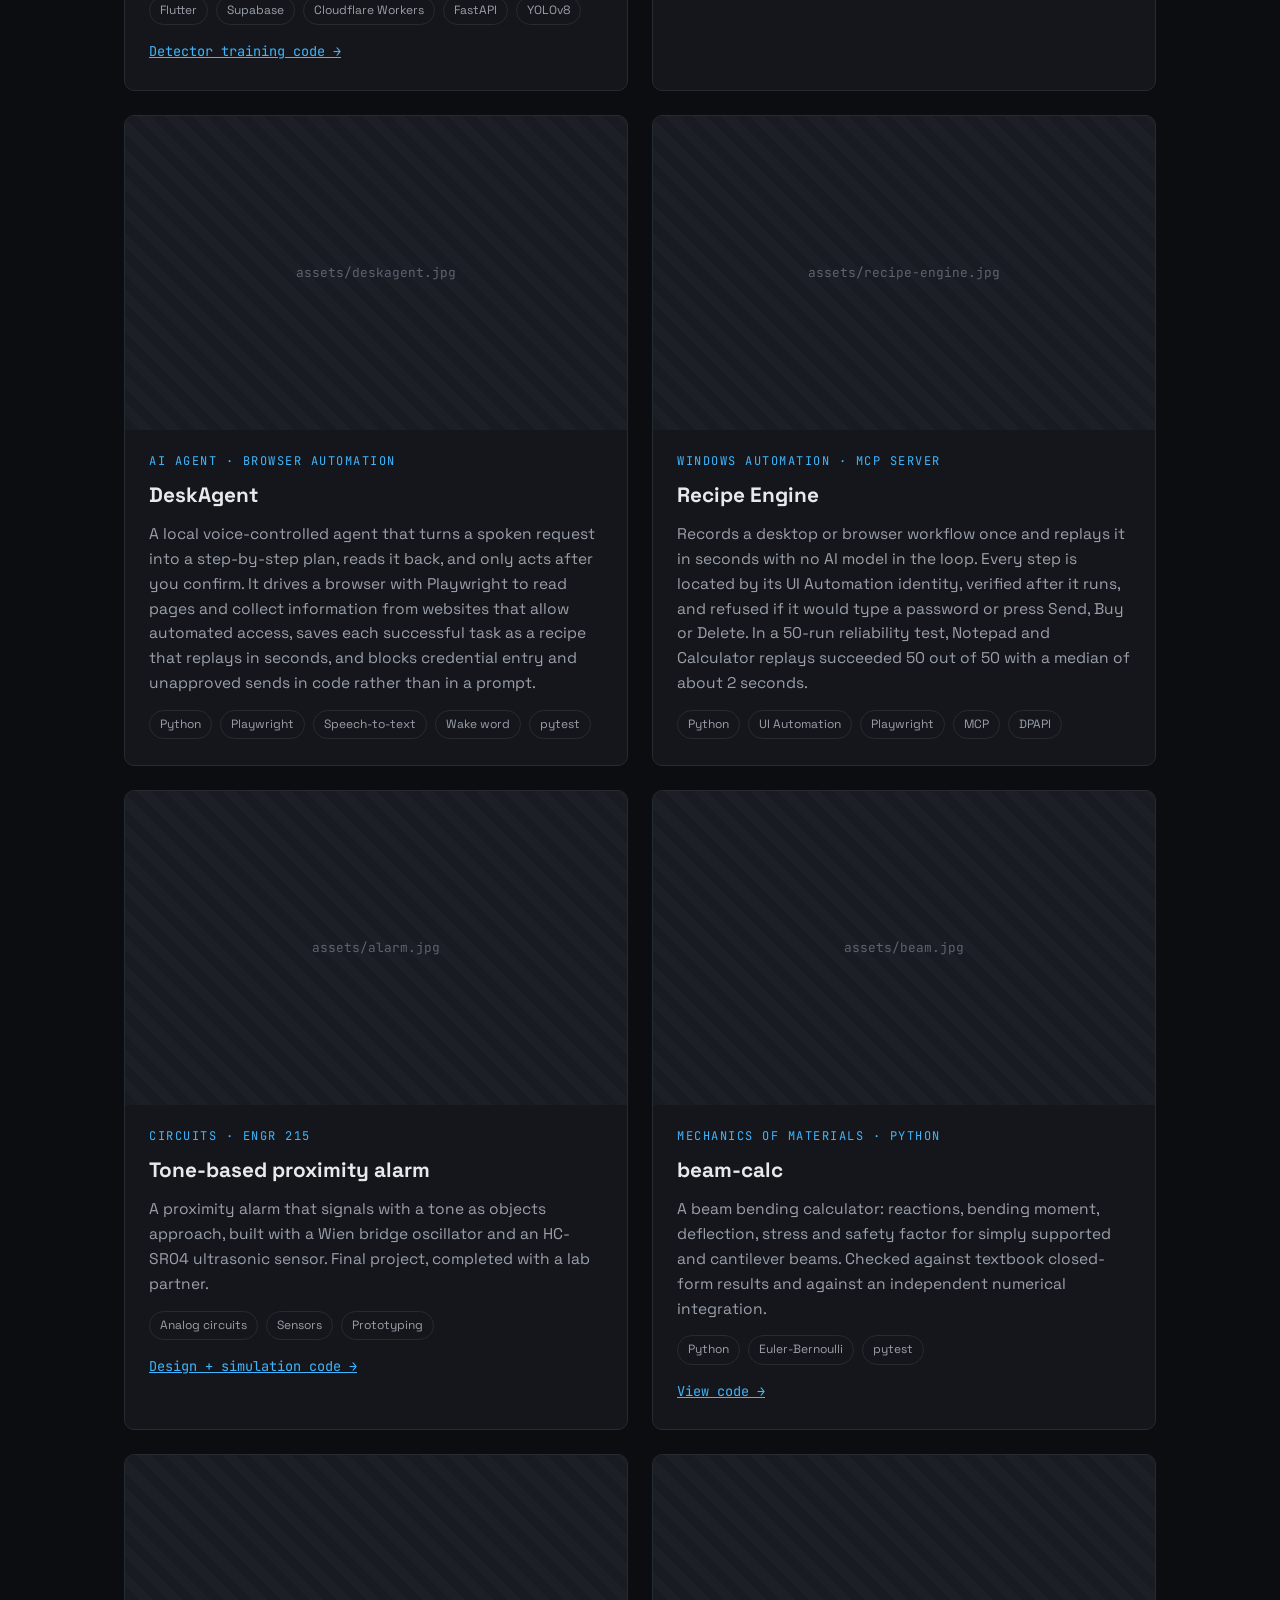
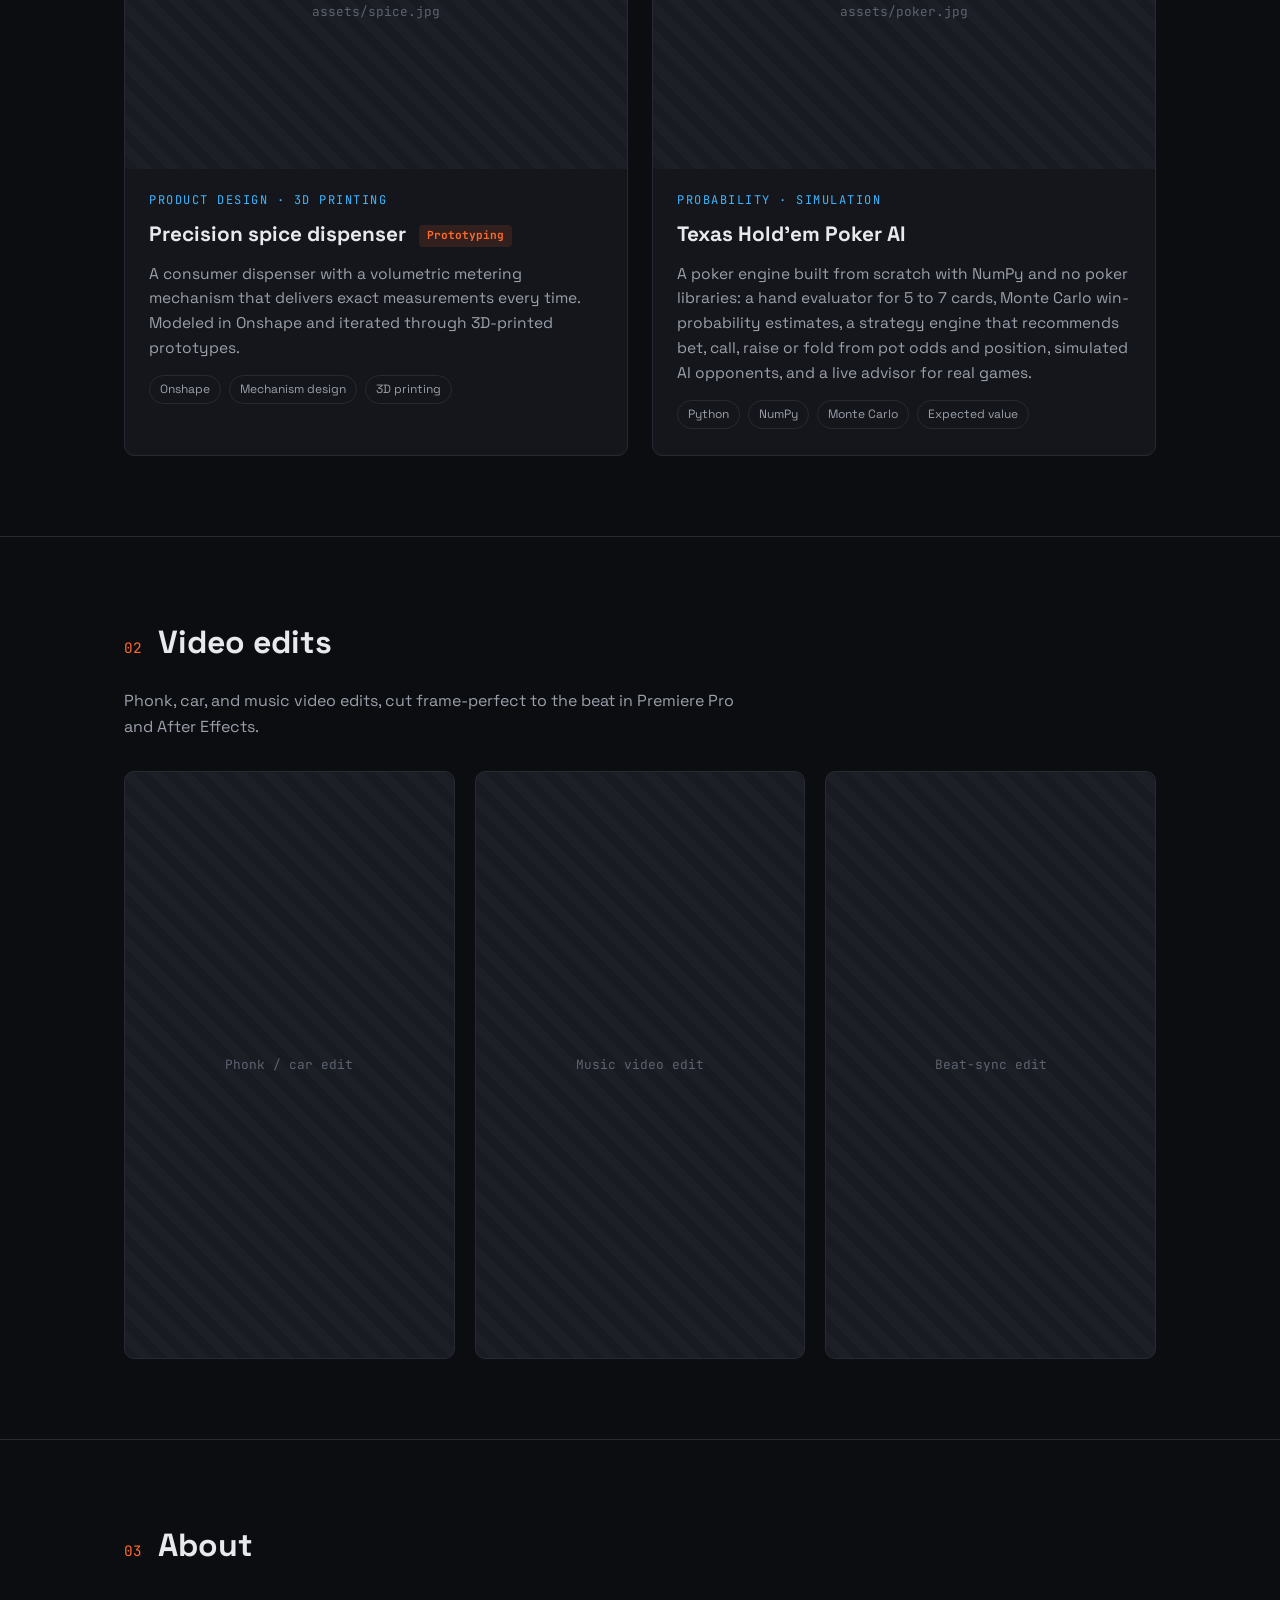
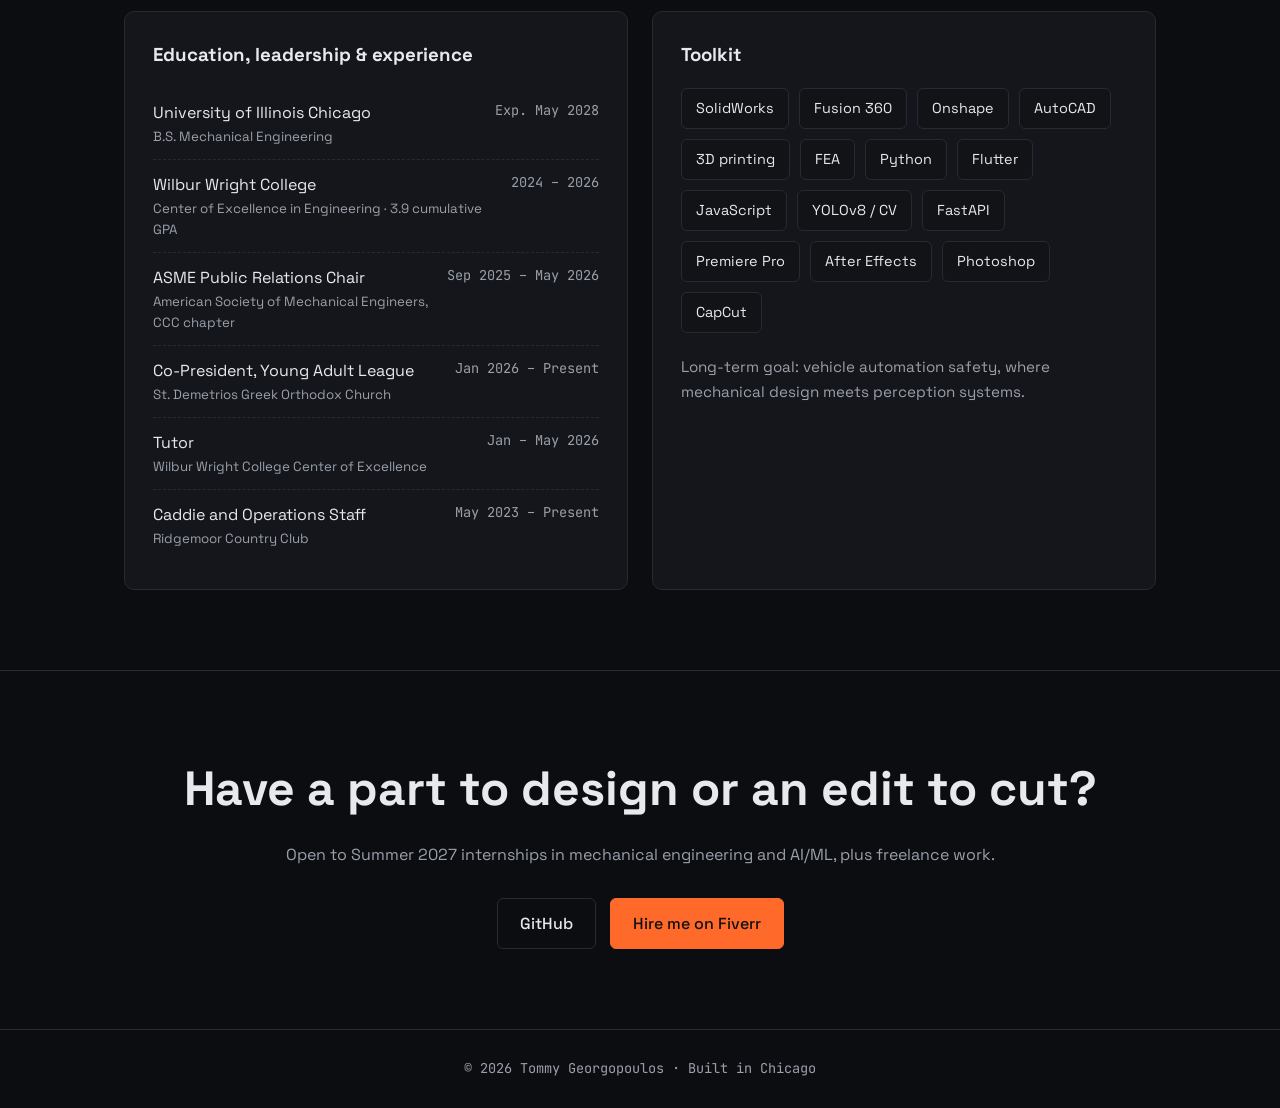
==== commit ba29b2c4: "Add Recipe Engine and Poker AI projects Co-Authored-By: Claude Opus 5.5 <noreply@anthropic.com> Clau" ====
--- a/index.html
+++ b/index.html
@@ -185,6 +185,18 @@
       </article>
       <article class="card">
         <div class="media">
+          <span class="ph mono">assets/recipe-engine.jpg</span>
+          <img src="assets/recipe-engine.jpg" alt="Recipe Engine" onerror="this.remove()">
+        </div>
+        <div class="body">
+          <div class="kind mono">Windows automation · MCP server</div>
+          <h3>Recipe Engine</h3>
+          <p>Records a desktop or browser workflow once and replays it in seconds with no AI model in the loop. Every step is located by its UI Automation identity, verified after it runs, and refused if it would type a password or press Send, Buy or Delete. In a 50-run reliability test, Notepad and Calculator replays succeeded 50 out of 50 with a median of about 2 seconds.</p>
+          <div class="pills"><span>Python</span><span>UI Automation</span><span>Playwright</span><span>MCP</span><span>DPAPI</span></div>
+        </div>
+      </article>
+      <article class="card">
+        <div class="media">
           <span class="ph mono">assets/alarm.jpg</span>
           <img src="assets/alarm.jpg" alt="Proximity alarm circuit" onerror="this.remove()">
         </div>
@@ -219,6 +231,18 @@
           <h3>Precision spice dispenser <span class="status mono">Prototyping</span></h3>
           <p>A consumer dispenser with a volumetric metering mechanism that delivers exact measurements every time. Modeled in Onshape and iterated through 3D-printed prototypes.</p>
           <div class="pills"><span>Onshape</span><span>Mechanism design</span><span>3D printing</span></div>
+        </div>
+      </article>
+      <article class="card">
+        <div class="media">
+          <span class="ph mono">assets/poker.jpg</span>
+          <img src="assets/poker.jpg" alt="Texas Hold'em Poker AI" onerror="this.remove()">
+        </div>
+        <div class="body">
+          <div class="kind mono">Probability · Simulation</div>
+          <h3>Texas Hold'em Poker AI</h3>
+          <p>A poker engine built from scratch with NumPy and no poker libraries: a hand evaluator for 5 to 7 cards, Monte Carlo win-probability estimates, a strategy engine that recommends bet, call, raise or fold from pot odds and position, simulated AI opponents, and a live advisor for real games.</p>
+          <div class="pills"><span>Python</span><span>NumPy</span><span>Monte Carlo</span><span>Expected value</span></div>
         </div>
       </article>
 
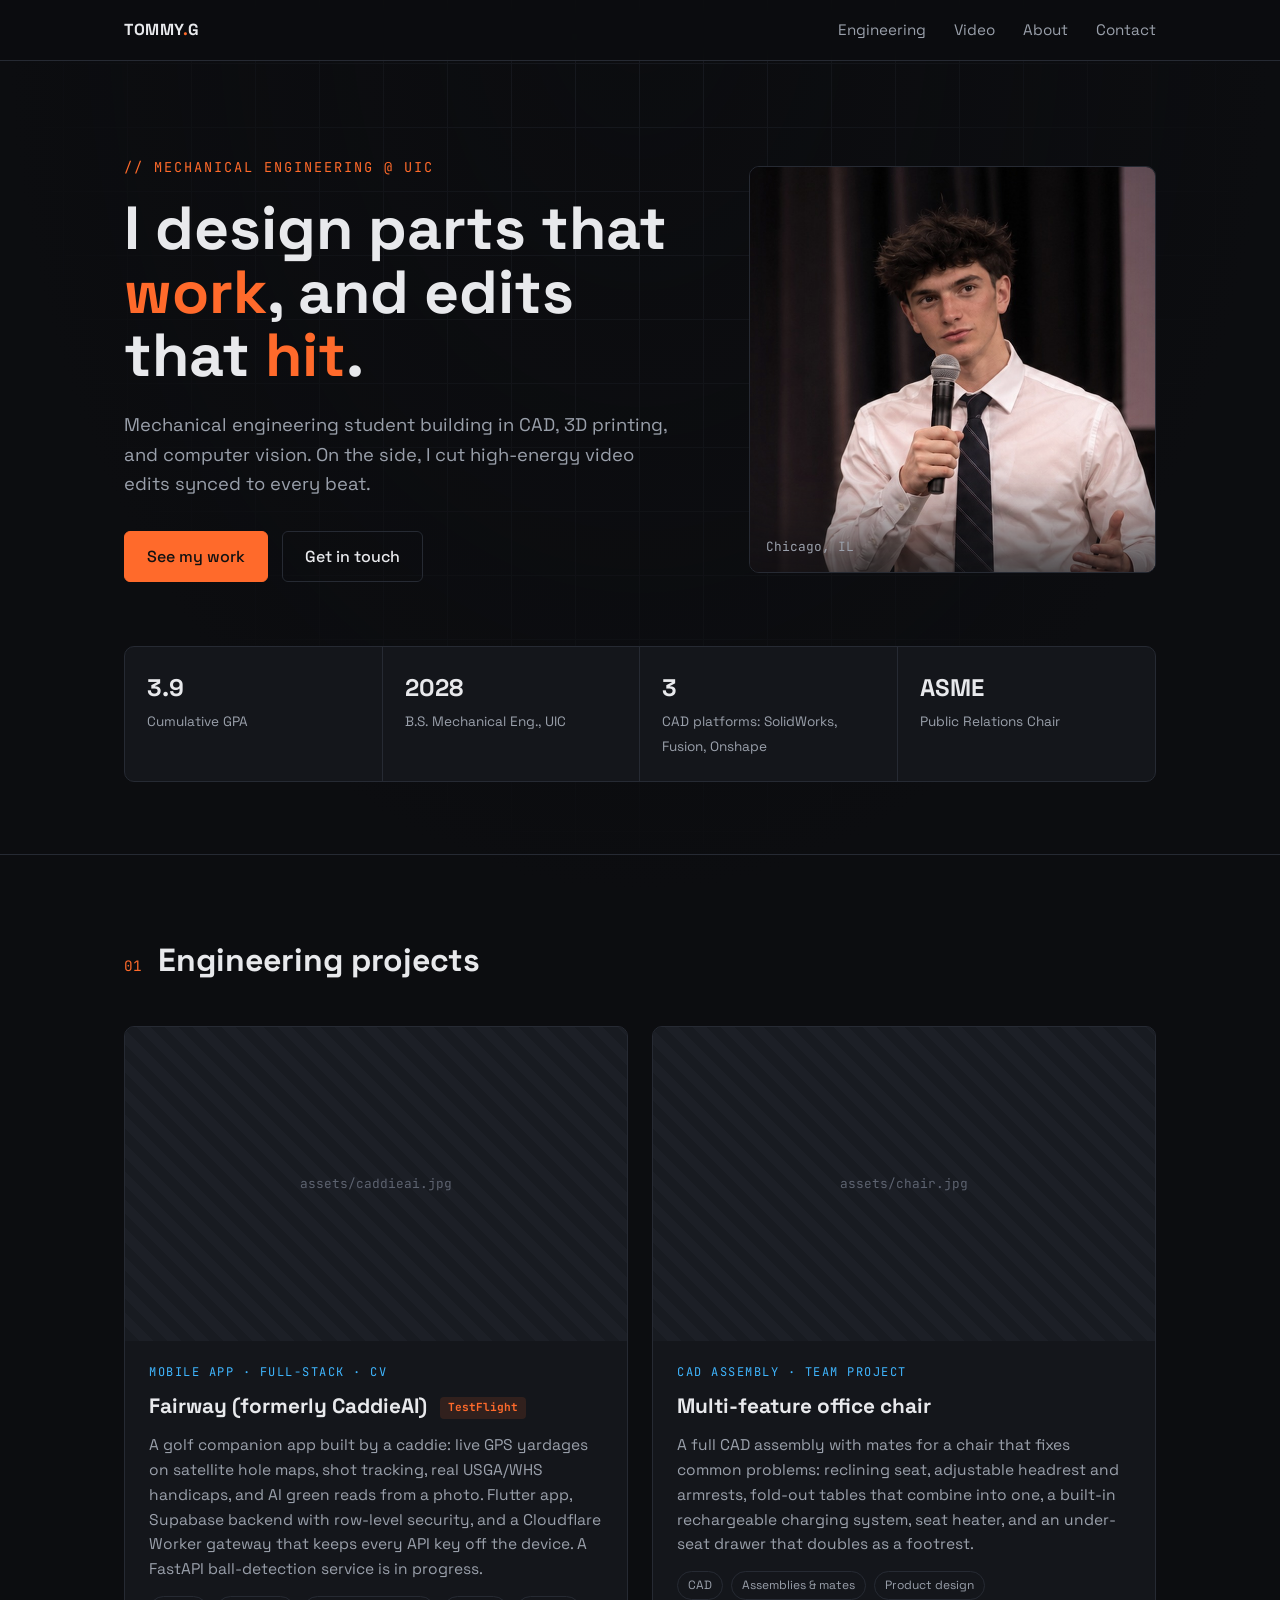
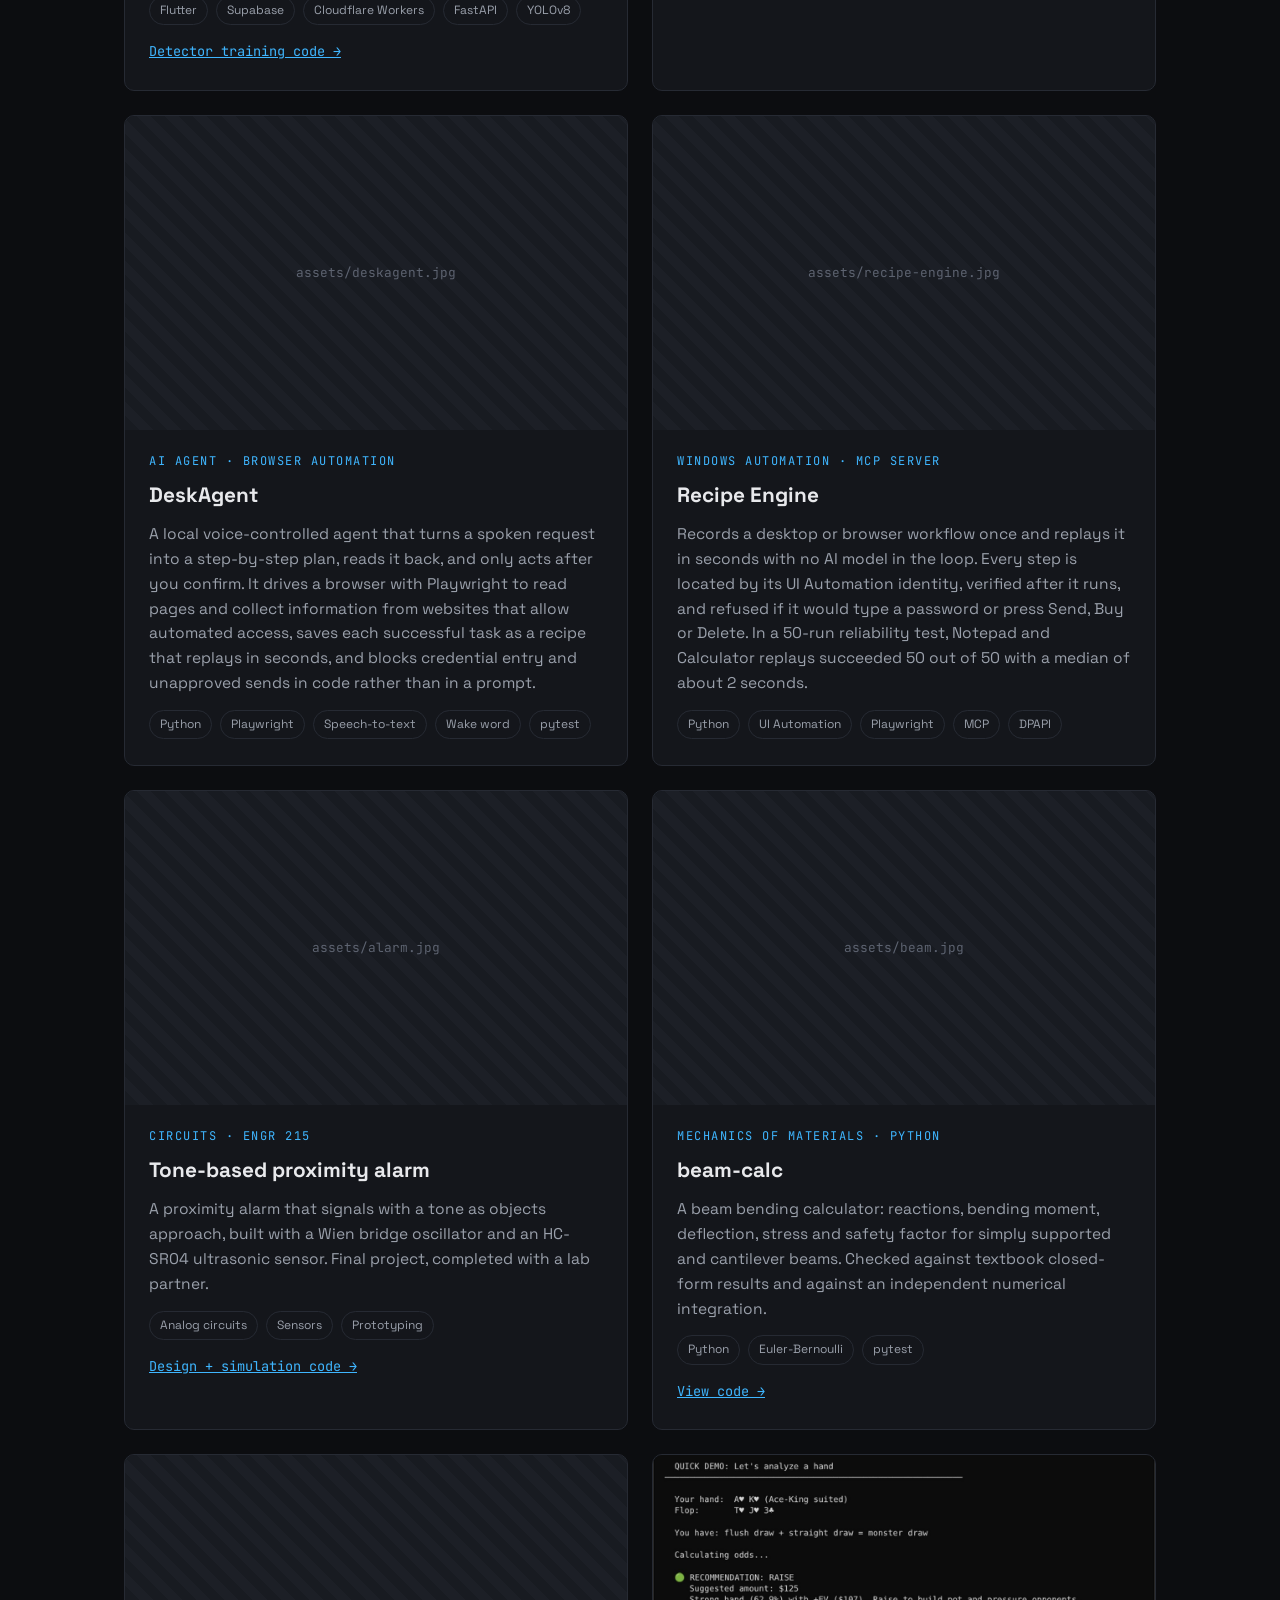
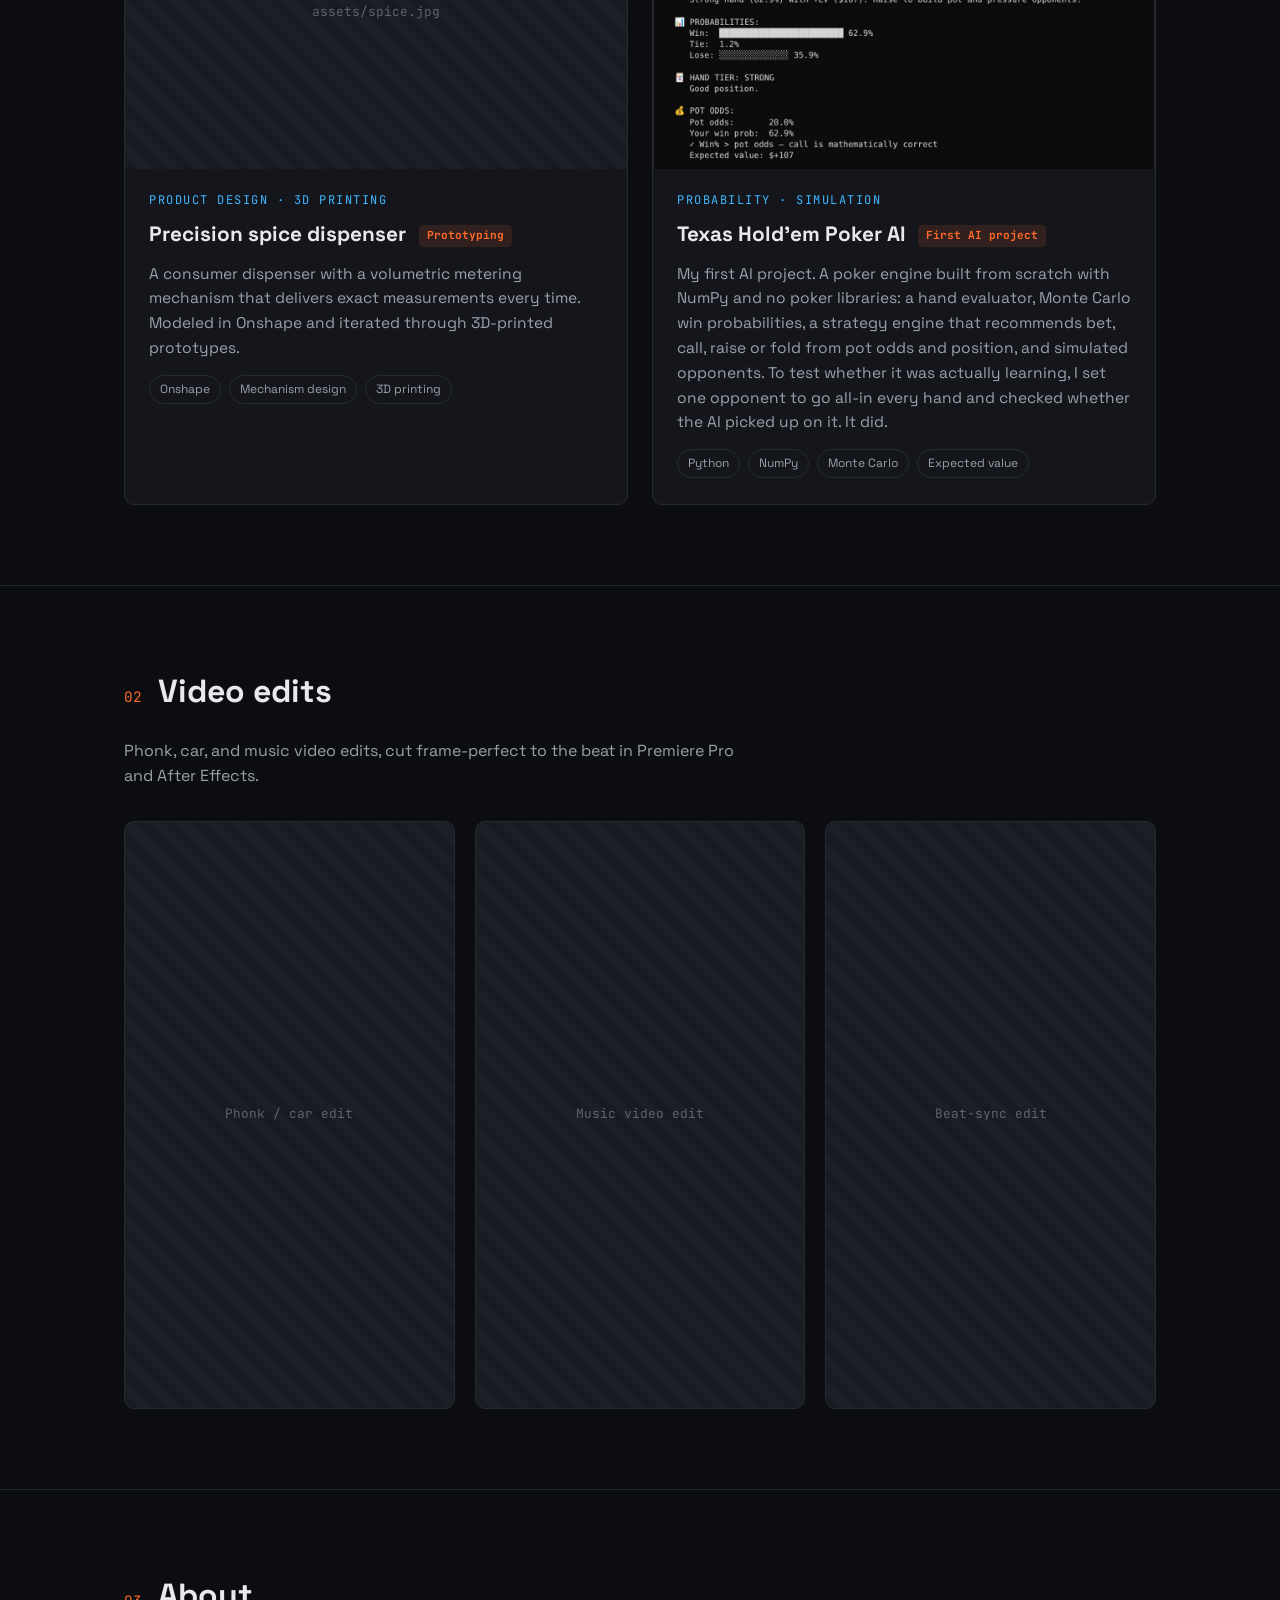
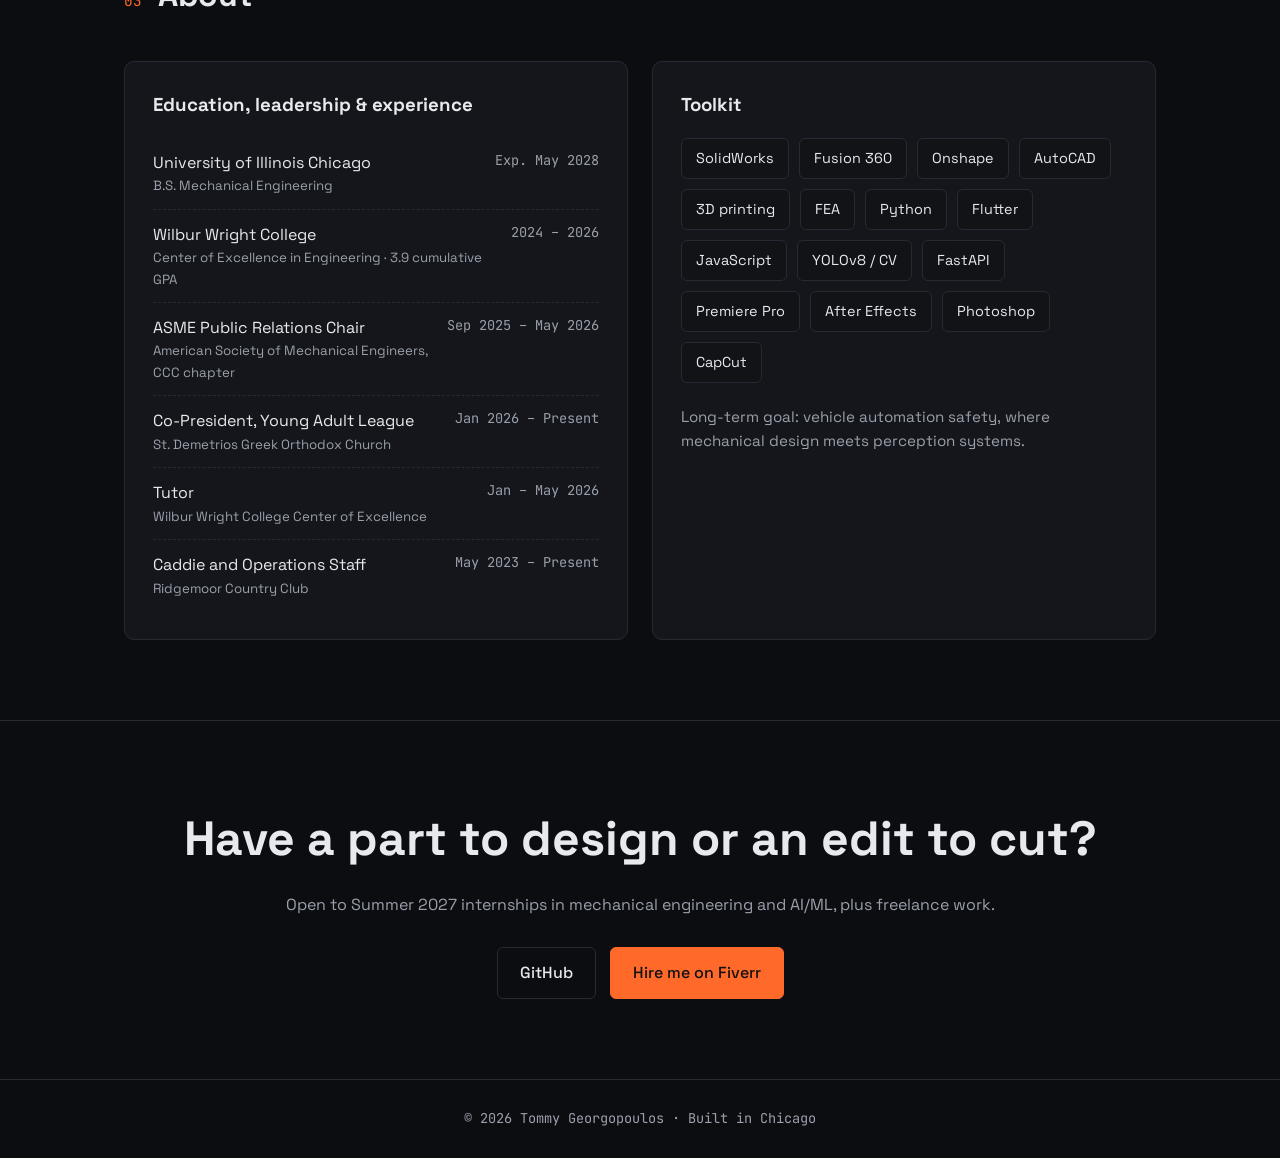
==== commit c7a9a535: "Add Poker AI screenshot and project story Co-Authored-By: Claude Opus 5.5 <noreply@anthropic.com> Cl" ====
--- a/index.html
+++ b/index.html
@@ -240,8 +240,8 @@
         </div>
         <div class="body">
           <div class="kind mono">Probability · Simulation</div>
-          <h3>Texas Hold'em Poker AI</h3>
-          <p>A poker engine built from scratch with NumPy and no poker libraries: a hand evaluator for 5 to 7 cards, Monte Carlo win-probability estimates, a strategy engine that recommends bet, call, raise or fold from pot odds and position, simulated AI opponents, and a live advisor for real games.</p>
+          <h3>Texas Hold'em Poker AI <span class="status mono">First AI project</span></h3>
+          <p>My first AI project. A poker engine built from scratch with NumPy and no poker libraries: a hand evaluator, Monte Carlo win probabilities, a strategy engine that recommends bet, call, raise or fold from pot odds and position, and simulated opponents. To test whether it was actually learning, I set one opponent to go all-in every hand and checked whether the AI picked up on it. It did.</p>
           <div class="pills"><span>Python</span><span>NumPy</span><span>Monte Carlo</span><span>Expected value</span></div>
         </div>
       </article>
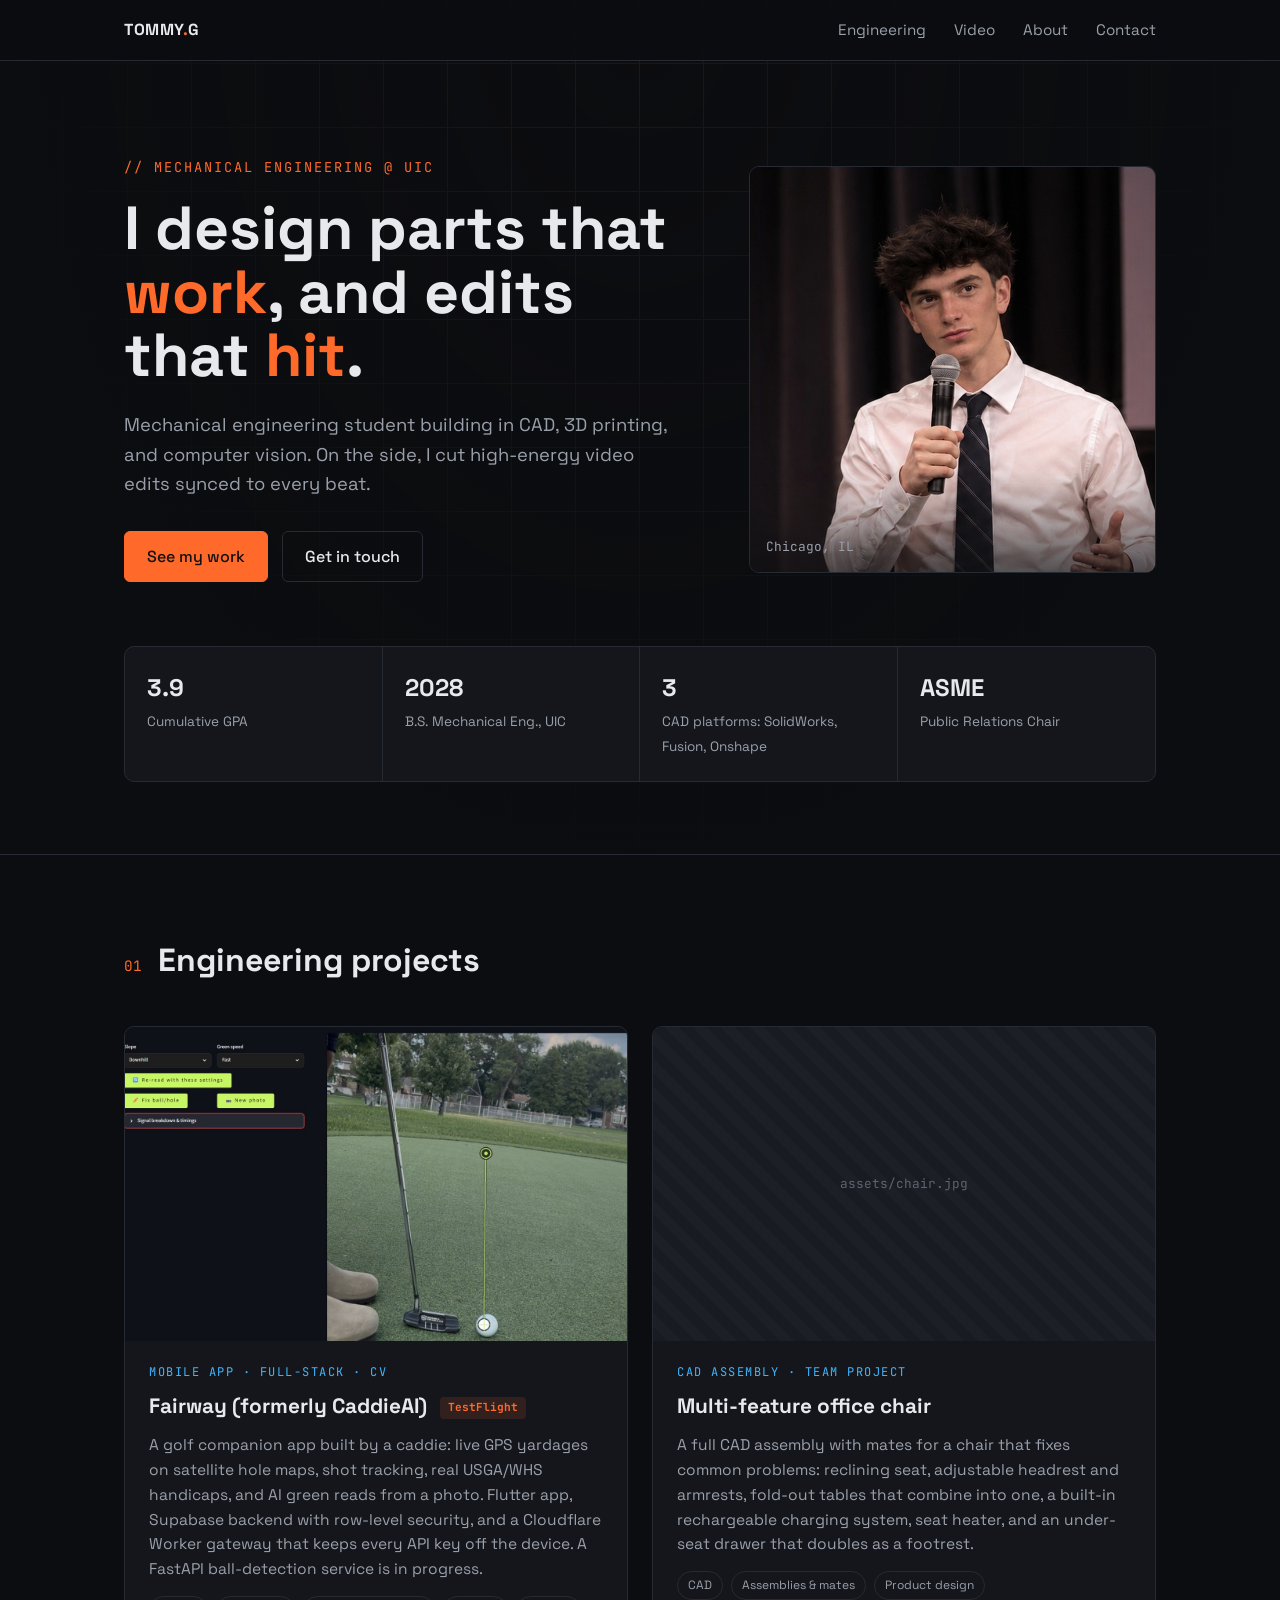
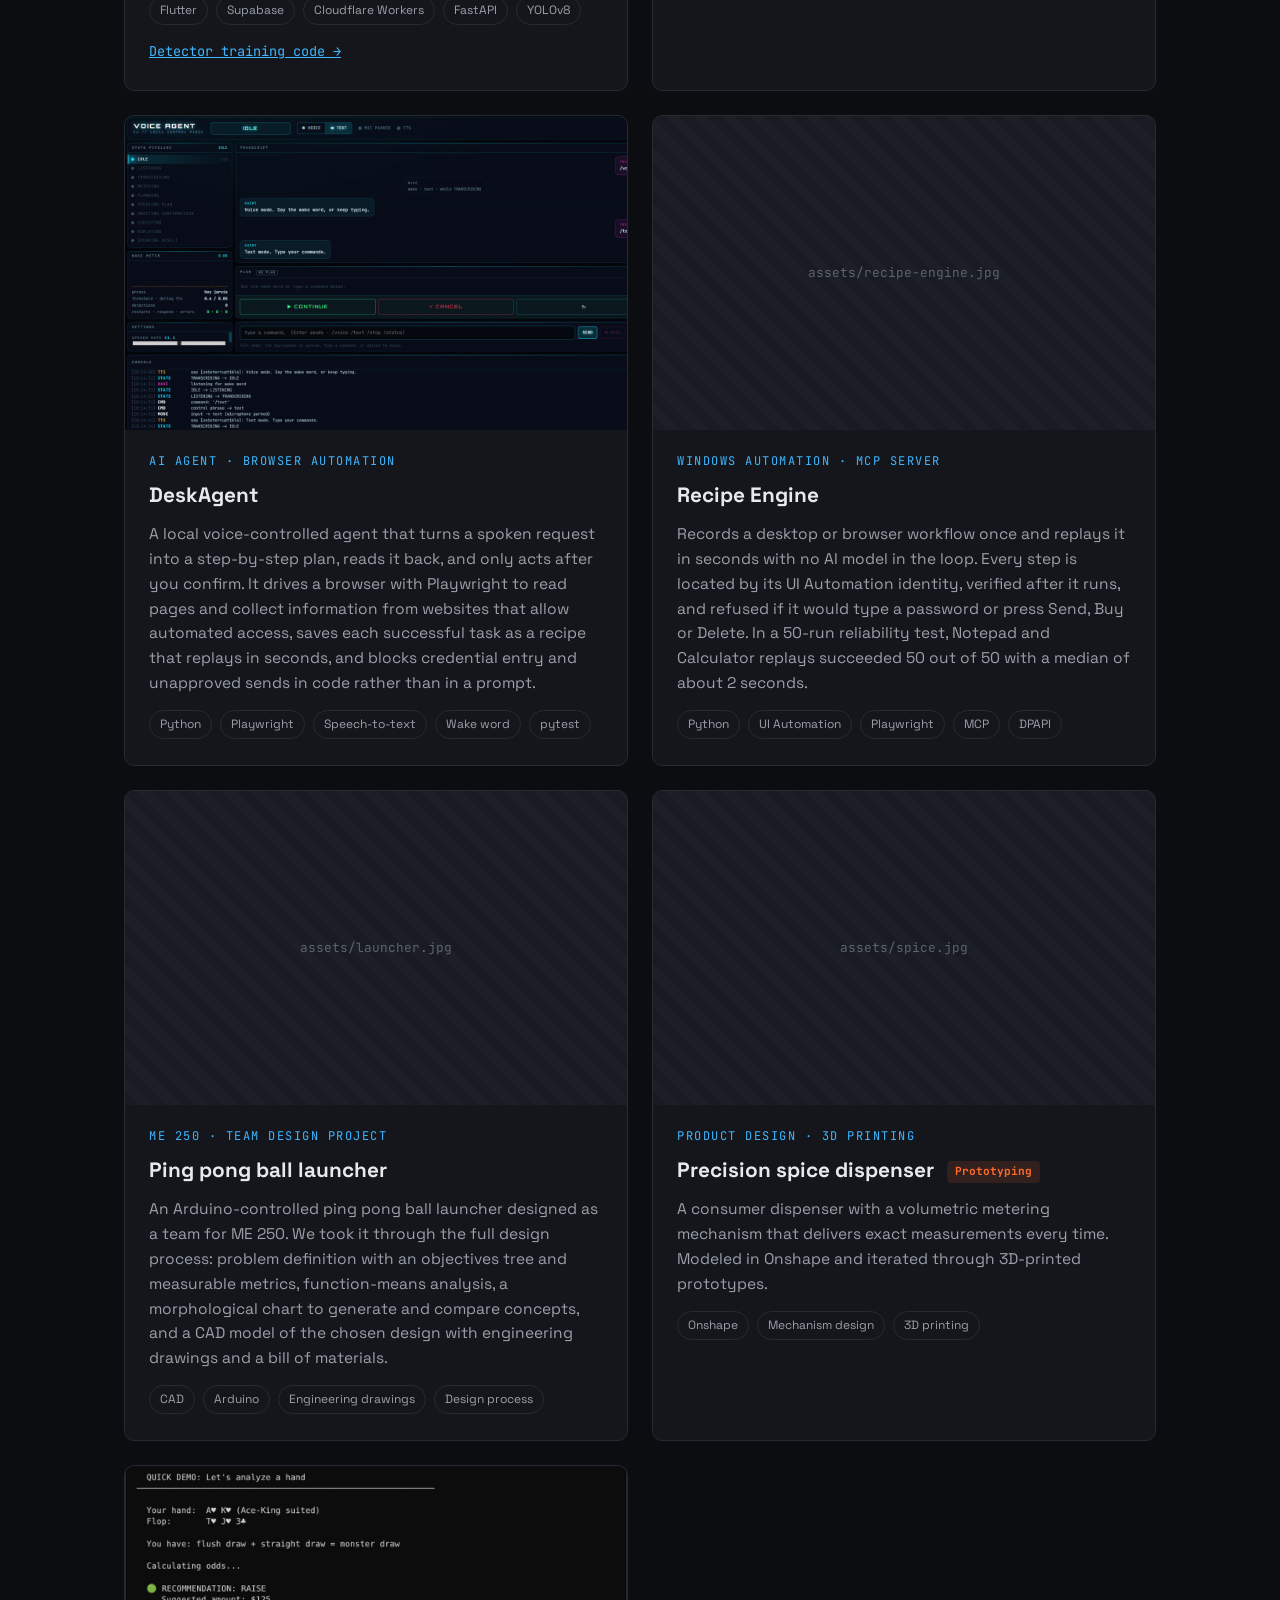
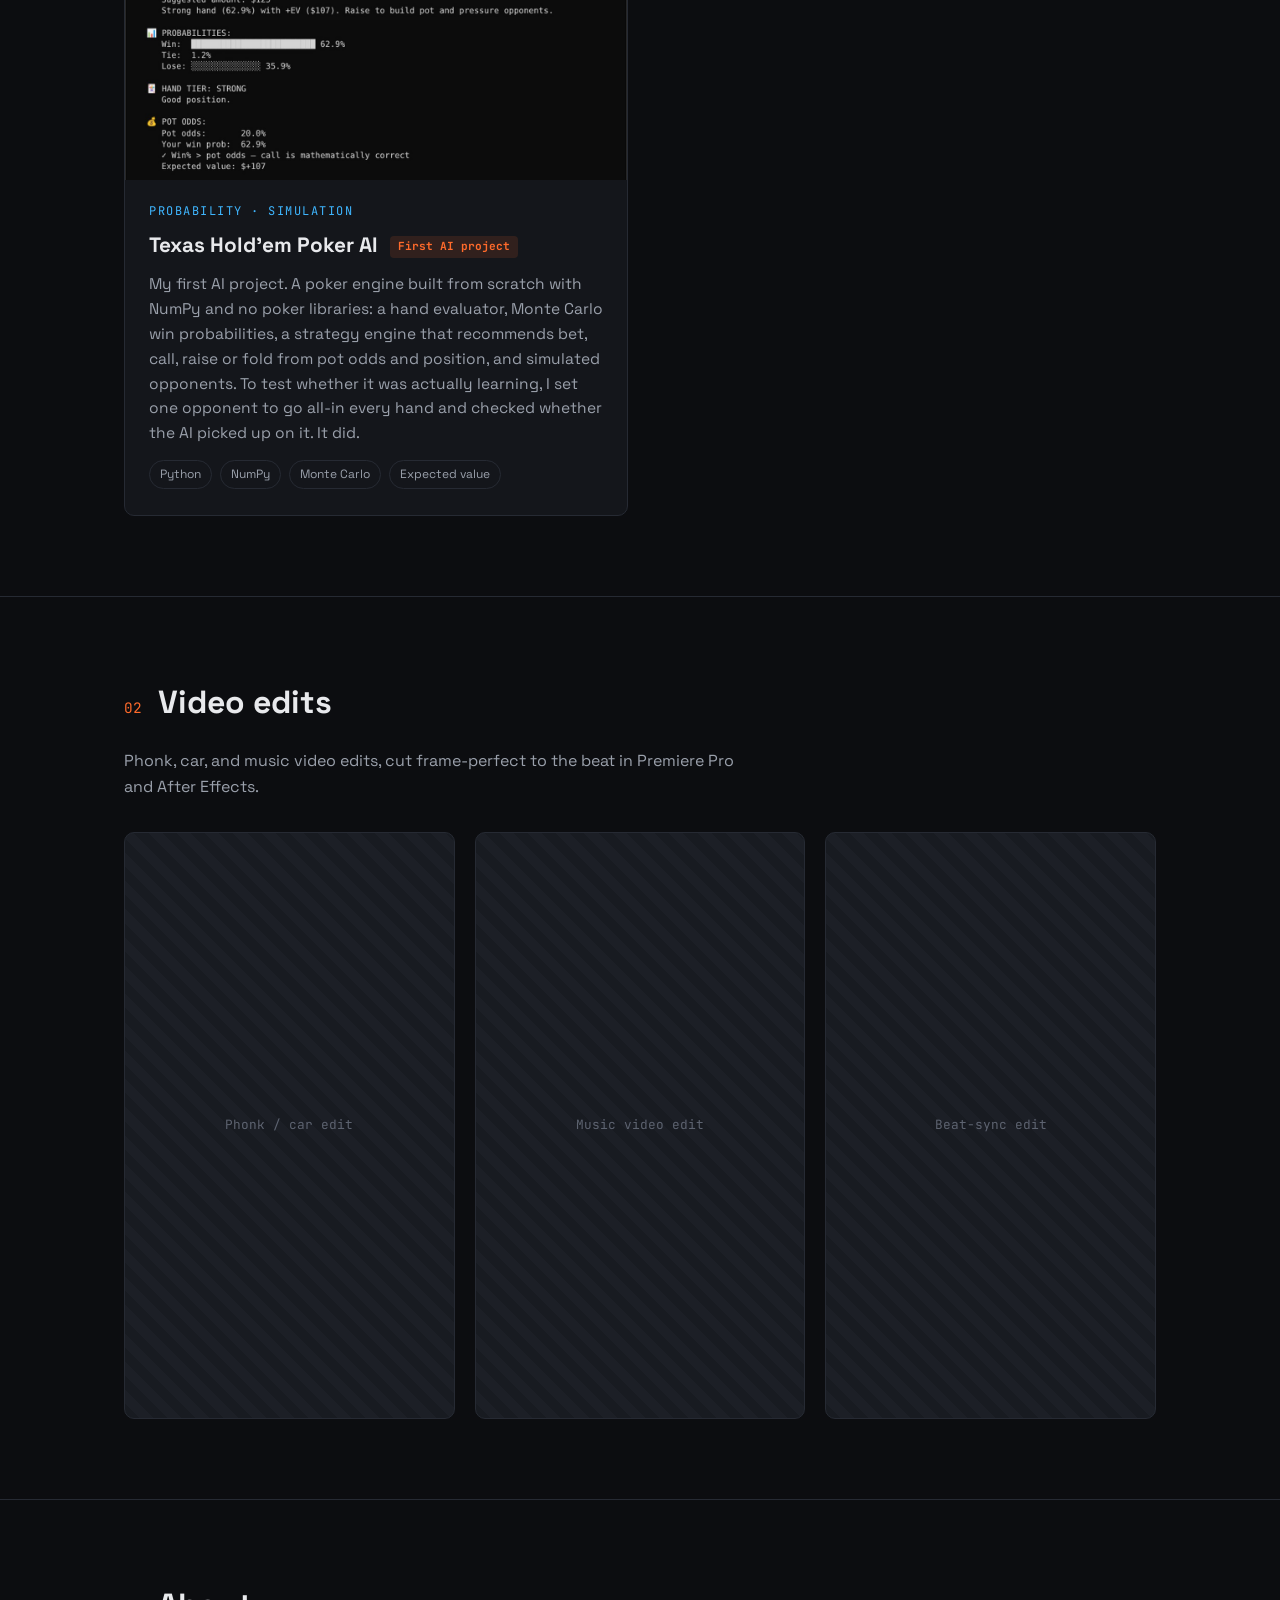
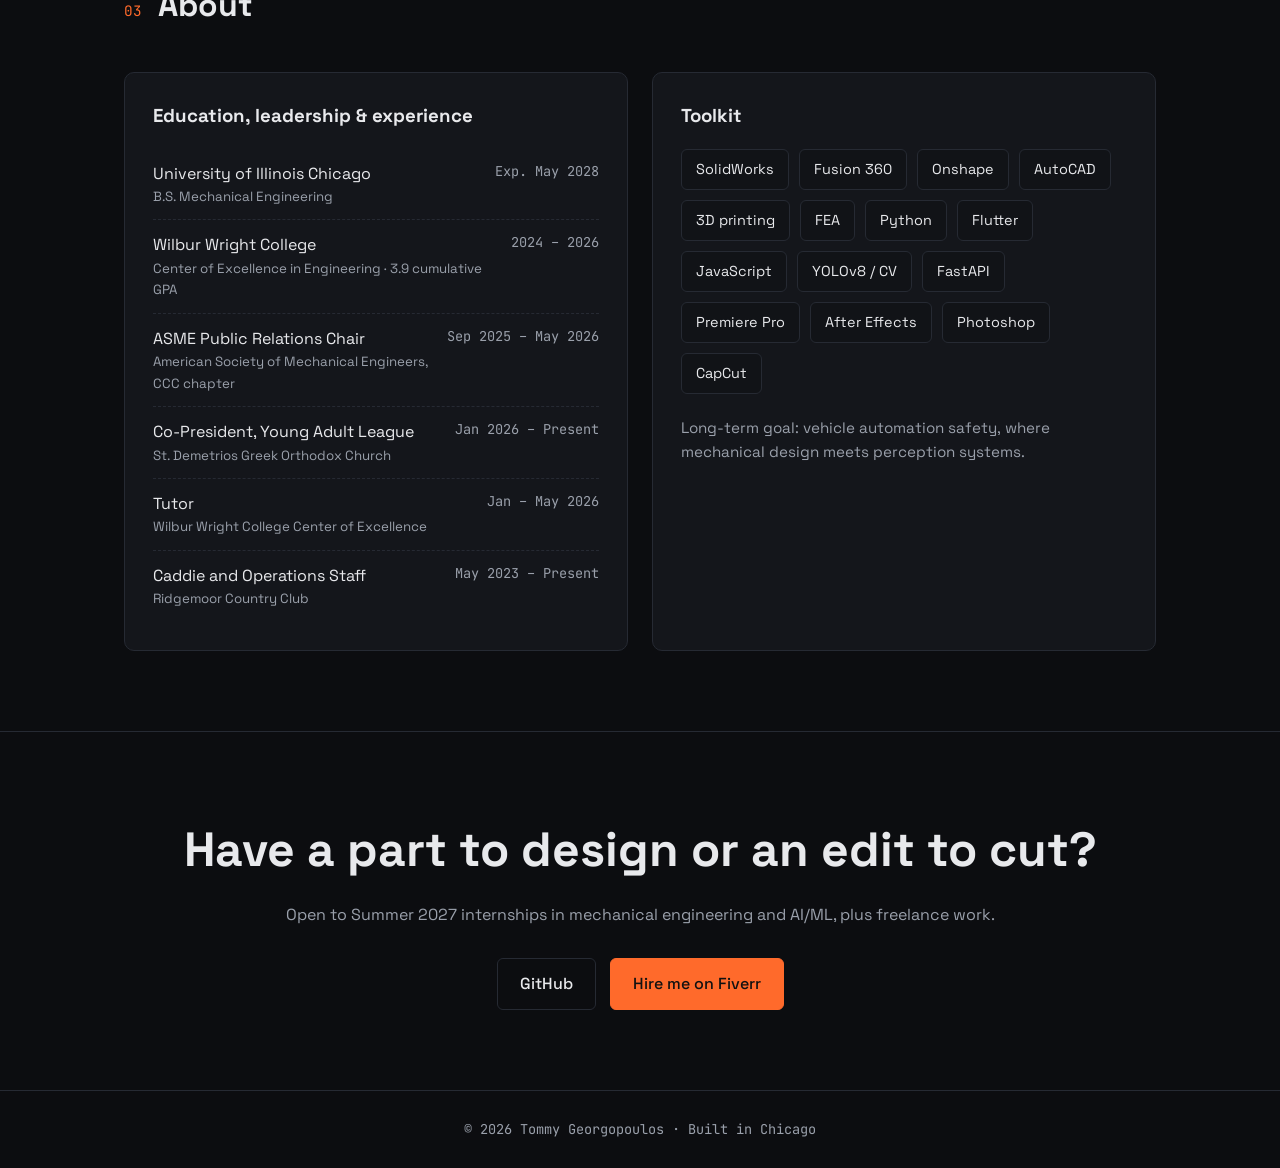
==== commit 19dcdb68: "Replace alarm and beam-calc cards with ME 250 launcher Co-Authored-By: Claude Opus 5.5 <noreply@anth" ====
--- a/index.html
+++ b/index.html
@@ -197,28 +197,14 @@
       </article>
       <article class="card">
         <div class="media">
-          <span class="ph mono">assets/alarm.jpg</span>
-          <img src="assets/alarm.jpg" alt="Proximity alarm circuit" onerror="this.remove()">
-        </div>
-        <div class="body">
-          <div class="kind mono">Circuits · ENGR 215</div>
-          <h3>Tone-based proximity alarm</h3>
-          <p>A proximity alarm that signals with a tone as objects approach, built with a Wien bridge oscillator and an HC-SR04 ultrasonic sensor. Final project, completed with a lab partner.</p>
-          <div class="pills"><span>Analog circuits</span><span>Sensors</span><span>Prototyping</span></div>
-          <p style="margin:14px 0 0"><a class="mono" style="color:var(--accent2);font-size:.85rem" href="https://github.com/tgeorgopoulos/wien-bridge-alarm" target="_blank">Design + simulation code →</a></p>
-        </div>
-      </article>
-      <article class="card">
-        <div class="media">
-          <span class="ph mono">assets/beam.jpg</span>
-          <img src="assets/beam.jpg" alt="Beam calculator" onerror="this.remove()">
-        </div>
-        <div class="body">
-          <div class="kind mono">Mechanics of materials · Python</div>
-          <h3>beam-calc</h3>
-          <p>A beam bending calculator: reactions, bending moment, deflection, stress and safety factor for simply supported and cantilever beams. Checked against textbook closed-form results and against an independent numerical integration.</p>
-          <div class="pills"><span>Python</span><span>Euler-Bernoulli</span><span>pytest</span></div>
-          <p style="margin:14px 0 0"><a class="mono" style="color:var(--accent2);font-size:.85rem" href="https://github.com/tgeorgopoulos/beam-calc" target="_blank">View code →</a></p>
+          <span class="ph mono">assets/launcher.jpg</span>
+          <img src="assets/launcher.jpg" alt="Ping pong ball launcher CAD model" onerror="this.remove()">
+        </div>
+        <div class="body">
+          <div class="kind mono">ME 250 · Team design project</div>
+          <h3>Ping pong ball launcher</h3>
+          <p>An Arduino-controlled ping pong ball launcher designed as a team for ME 250. We took it through the full design process: problem definition with an objectives tree and measurable metrics, function-means analysis, a morphological chart to generate and compare concepts, and a CAD model of the chosen design with engineering drawings and a bill of materials.</p>
+          <div class="pills"><span>CAD</span><span>Arduino</span><span>Engineering drawings</span><span>Design process</span></div>
         </div>
       </article>
       <article class="card">
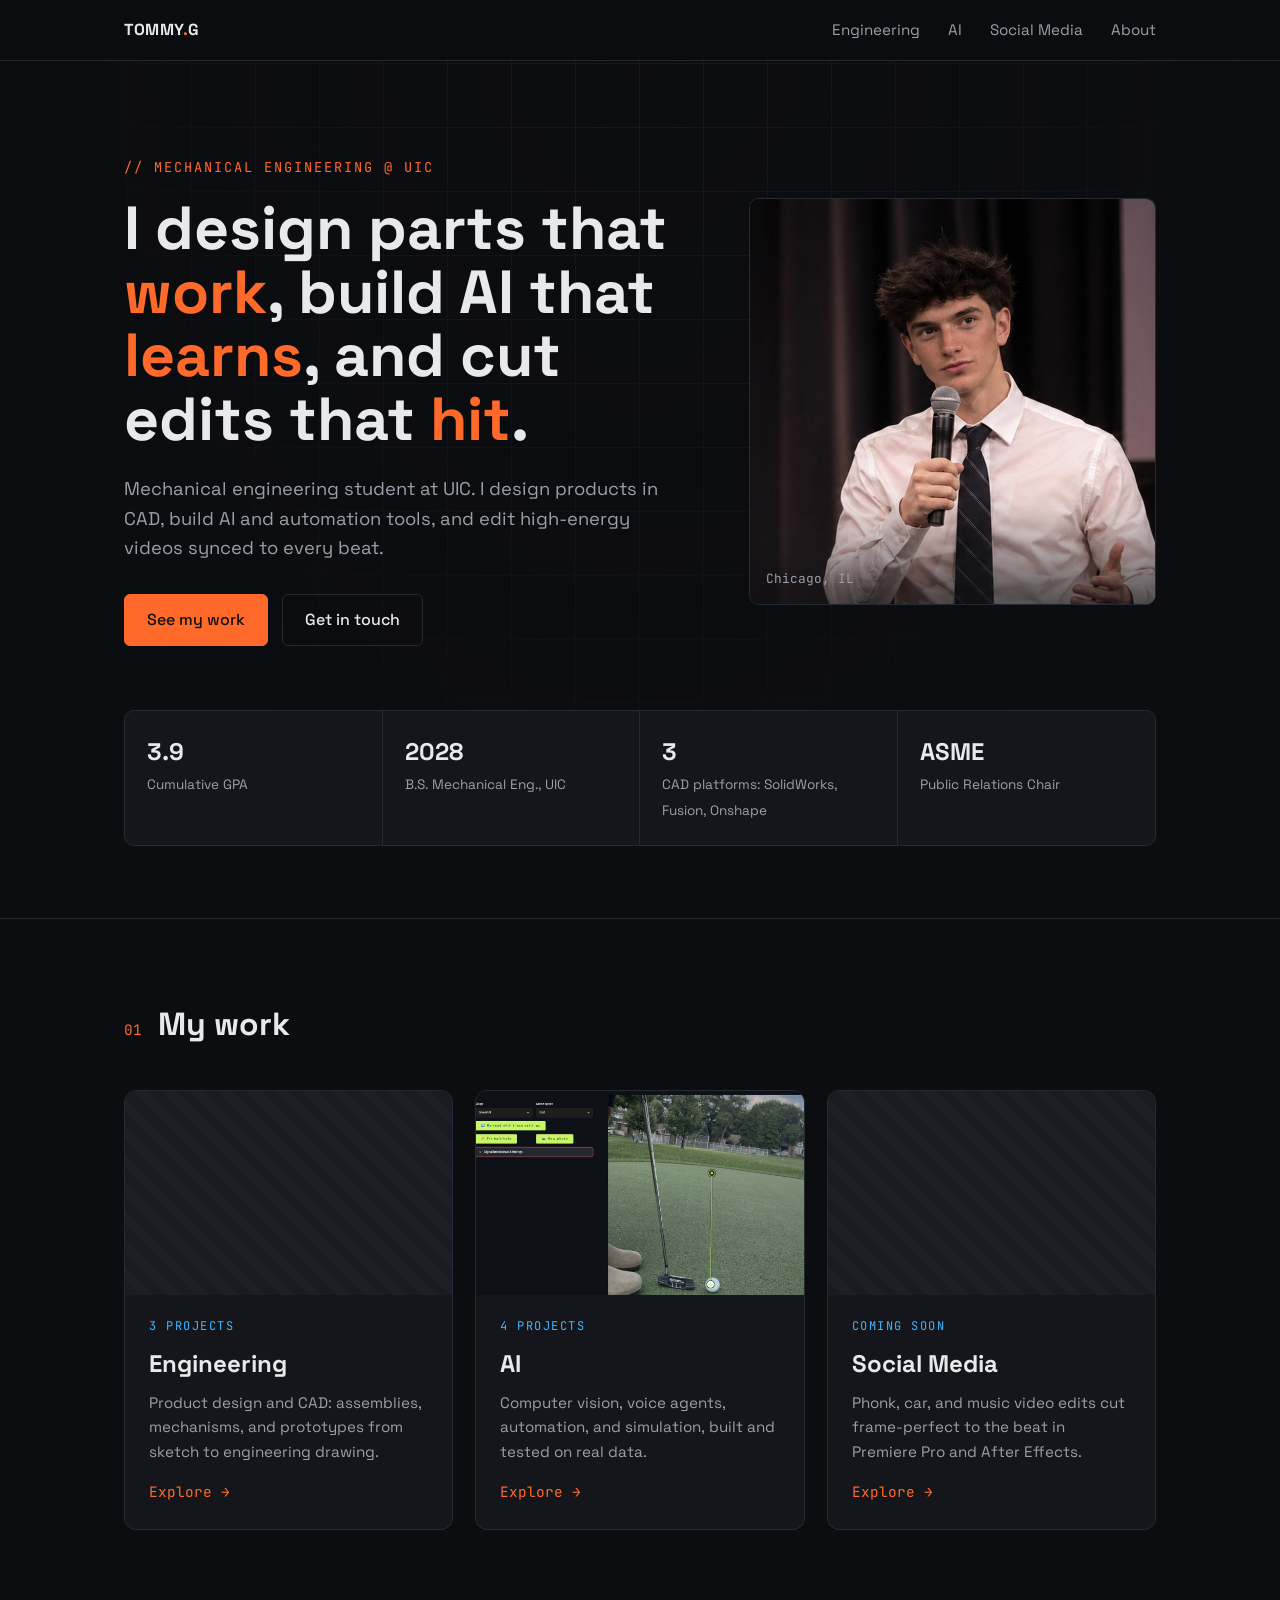
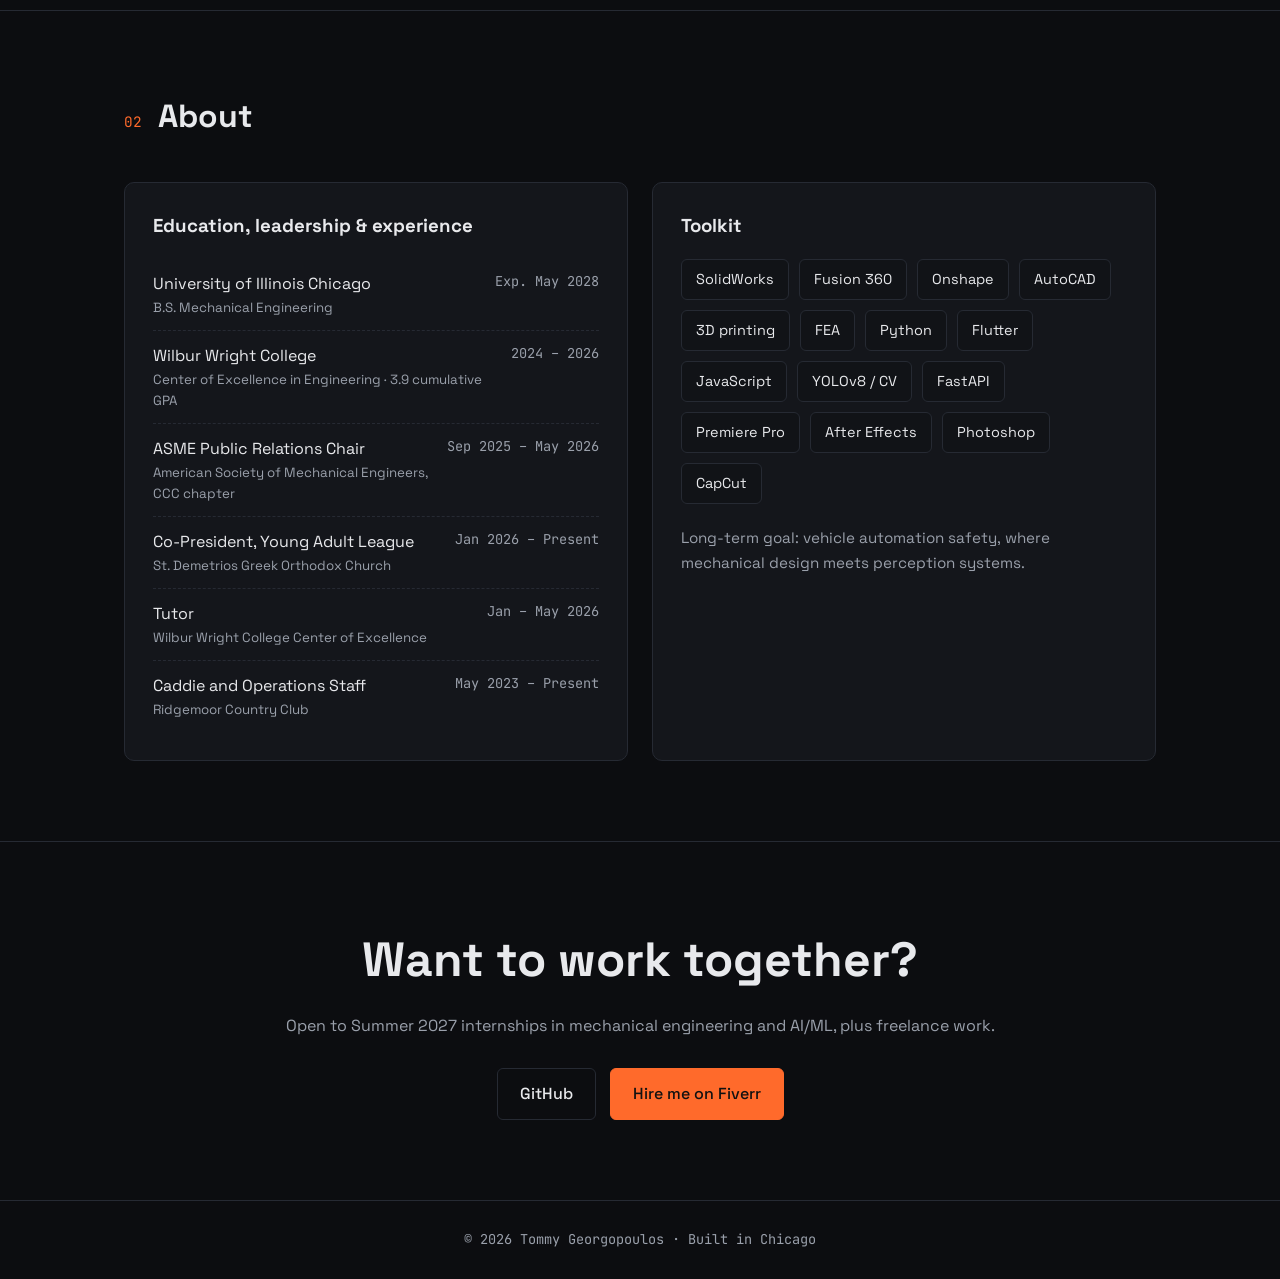
==== commit 366e912b: "Split site into homepage plus Engineering, AI and Social Media pages Co-Authored-By: Claude Opus 5.5" ====
--- a/index.html
+++ b/index.html
@@ -3,114 +3,18 @@
 <head>
 <meta charset="UTF-8">
 <meta name="viewport" content="width=device-width, initial-scale=1.0">
-<title>Tommy G — Mechanical Engineering · CAD · Video</title>
-<meta name="description" content="Tommy Georgopoulos — Mechanical Engineering student at UIC. CAD, 3D printing, computer vision, and video editing.">
+<title>Tommy G — Engineering · AI · Video</title>
+<meta name="description" content="Tommy Georgopoulos — Mechanical Engineering student at UIC. Engineering design, AI projects, and video editing.">
 <link rel="preconnect" href="https://fonts.googleapis.com">
 <link href="https://fonts.googleapis.com/css2?family=Space+Grotesk:wght@400;500;700&family=JetBrains+Mono:wght@400;500&display=swap" rel="stylesheet">
-<style>
-  :root{
-    --bg:#0c0d10; --panel:#14161b; --line:#262a33; --text:#e8e9ec; --muted:#9aa0ab;
-    --accent:#ff6a2b; --accent2:#3fb6ff;
-  }
-  *{box-sizing:border-box;margin:0;padding:0}
-  html{scroll-behavior:smooth}
-  body{background:var(--bg);color:var(--text);font-family:'Space Grotesk',system-ui,sans-serif;line-height:1.6;
-    background-image:linear-gradient(var(--line) 1px,transparent 1px),linear-gradient(90deg,var(--line) 1px,transparent 1px);
-    background-size:64px 64px;background-attachment:fixed;background-position:-1px -1px}
-  body::before{content:"";position:fixed;inset:0;background:radial-gradient(ellipse at top,rgba(12,13,16,.55),var(--bg) 70%);z-index:-1}
-  a{color:inherit}
-  .mono{font-family:'JetBrains Mono',monospace}
-  .wrap{max-width:1080px;margin:0 auto;padding:0 24px}
-
-  nav{position:sticky;top:0;z-index:10;background:rgba(12,13,16,.85);backdrop-filter:blur(8px);border-bottom:1px solid var(--line)}
-  nav .wrap{display:flex;justify-content:space-between;align-items:center;height:60px}
-  nav .logo{font-weight:700;letter-spacing:.5px;text-decoration:none}
-  nav .logo span{color:var(--accent)}
-  nav ul{display:flex;gap:28px;list-style:none}
-  nav ul a{text-decoration:none;color:var(--muted);font-size:.95rem}
-  nav ul a:hover{color:var(--text)}
-
-  header{padding:96px 0 72px}
-  .hero{display:grid;grid-template-columns:1.4fr 1fr;gap:56px;align-items:center}
-  .tag{color:var(--accent);font-size:.85rem;letter-spacing:2px;text-transform:uppercase;margin-bottom:18px}
-  h1{font-size:clamp(2.4rem,5vw,3.8rem);line-height:1.05;margin-bottom:22px}
-  h1 em{font-style:normal;color:var(--accent)}
-  .lead{color:var(--muted);font-size:1.15rem;max-width:560px;margin-bottom:32px}
-  .btns{display:flex;gap:14px;flex-wrap:wrap}
-  .btn{padding:12px 22px;border-radius:6px;text-decoration:none;font-weight:500;border:1px solid var(--line);transition:.2s}
-  .btn.primary{background:var(--accent);color:#111;border-color:var(--accent)}
-  .btn:hover{transform:translateY(-2px)}
-  .photo{position:relative;aspect-ratio:1;border-radius:10px;overflow:hidden;border:1px solid var(--line)}
-  .photo img{width:100%;height:100%;object-fit:cover;display:block;filter:grayscale(15%)}
-  .photo::after{content:"";position:absolute;inset:0;box-shadow:inset 0 -80px 80px -40px rgba(12,13,16,.8)}
-  .photo .cap{position:absolute;left:16px;bottom:14px;z-index:1;font-size:.8rem;color:var(--muted)}
-
-  .stats{display:grid;grid-template-columns:repeat(4,1fr);border:1px solid var(--line);border-radius:10px;background:var(--panel);margin-top:64px}
-  .stats div{padding:22px;border-right:1px solid var(--line)}
-  .stats div:last-child{border-right:none}
-  .stats b{display:block;font-size:1.5rem}
-  .stats span{color:var(--muted);font-size:.85rem}
-
-  section{padding:80px 0;border-top:1px solid var(--line)}
-  .sec-head{display:flex;align-items:baseline;gap:16px;margin-bottom:40px}
-  .sec-head .num{color:var(--accent);font-size:.9rem}
-  h2{font-size:2rem}
-
-  .grid{display:grid;grid-template-columns:repeat(2,1fr);gap:24px}
-  .card{background:var(--panel);border:1px solid var(--line);border-radius:10px;overflow:hidden;display:flex;flex-direction:column;transition:.2s}
-  .card:hover{border-color:#3a404c;transform:translateY(-3px)}
-  .media{aspect-ratio:16/10;background:repeating-linear-gradient(45deg,#181b21,#181b21 10px,#1c1f26 10px,#1c1f26 20px);position:relative;display:flex;align-items:center;justify-content:center}
-  .media img,.media iframe,.media video{position:absolute;inset:0;width:100%;height:100%;object-fit:cover;border:0}
-  .media .ph{color:#5d6370;font-size:.8rem}
-  .body{padding:22px 24px 26px}
-  .body .kind{font-size:.75rem;letter-spacing:1.5px;text-transform:uppercase;color:var(--accent2);margin-bottom:8px}
-  .body h3{font-size:1.3rem;margin-bottom:10px}
-  .body p{color:var(--muted);font-size:.97rem;margin-bottom:14px}
-  .pills{display:flex;flex-wrap:wrap;gap:8px}
-  .pills span{font-size:.75rem;padding:4px 10px;border:1px solid var(--line);border-radius:999px;color:var(--muted)}
-  .status{display:inline-block;font-size:.7rem;padding:2px 8px;border-radius:4px;background:rgba(255,106,43,.12);color:var(--accent);margin-left:8px;vertical-align:middle}
-
-  .vgrid{display:grid;grid-template-columns:repeat(3,1fr);gap:20px}
-  .vgrid .media{aspect-ratio:9/16;border-radius:10px;border:1px solid var(--line)}
-
-  .two{display:grid;grid-template-columns:1fr 1fr;gap:24px}
-  .box{background:var(--panel);border:1px solid var(--line);border-radius:10px;padding:28px}
-  .box h3{margin-bottom:18px}
-  .row{display:flex;justify-content:space-between;gap:12px;padding:12px 0;border-bottom:1px dashed var(--line)}
-  .row:last-child{border-bottom:none}
-  .row .r{color:var(--muted);font-size:.85rem;white-space:nowrap}
-  .row small{display:block;color:var(--muted)}
-  .skills{display:flex;flex-wrap:wrap;gap:10px}
-  .skills span{padding:8px 14px;border:1px solid var(--line);border-radius:6px;font-size:.9rem;background:#111317}
-
-  .contact{text-align:center}
-  .contact h2{font-size:clamp(2rem,4vw,3rem);margin-bottom:14px}
-  .contact p{color:var(--muted);margin-bottom:30px}
-  .contact .btns{justify-content:center}
-  footer{border-top:1px solid var(--line);padding:28px 0;color:var(--muted);font-size:.85rem;text-align:center}
-
-  @media (max-width:820px){
-    nav ul{display:none}
-    .hero,.grid,.two{grid-template-columns:1fr}
-    .photo{max-width:340px}
-    .stats{grid-template-columns:repeat(2,1fr)}
-    .stats div:nth-child(2){border-right:none}
-    .stats div:nth-child(-n+2){border-bottom:1px solid var(--line)}
-    .vgrid{grid-template-columns:1fr 1fr}
-  }
-</style>
+<link rel="stylesheet" href="assets/style.css">
 </head>
 <body>
 
 <nav>
   <div class="wrap">
-    <a href="#" class="logo">TOMMY<span>.</span>G</a>
-    <ul>
-      <li><a href="#engineering">Engineering</a></li>
-      <li><a href="#video">Video</a></li>
-      <li><a href="#about">About</a></li>
-      <li><a href="#contact">Contact</a></li>
-    </ul>
+    <a href="index.html" class="logo">TOMMY<span>.</span>G</a>
+    <ul><li><a href="engineering.html">Engineering</a></li><li><a href="ai.html">AI</a></li><li><a href="social.html">Social Media</a></li><li><a href="index.html#about">About</a></li></ul>
   </div>
 </nav>
 
@@ -119,10 +23,10 @@
     <div class="hero">
       <div>
         <div class="tag mono">// Mechanical Engineering @ UIC</div>
-        <h1>I design parts that <em>work</em>, and edits that <em>hit</em>.</h1>
-        <p class="lead">Mechanical engineering student building in CAD, 3D printing, and computer vision. On the side, I cut high-energy video edits synced to every beat.</p>
+        <h1>I design parts that <em>work</em>, build AI that <em>learns</em>, and cut edits that <em>hit</em>.</h1>
+        <p class="lead">Mechanical engineering student at UIC. I design products in CAD, build AI and automation tools, and edit high-energy videos synced to every beat.</p>
         <div class="btns">
-          <a class="btn primary" href="#engineering">See my work</a>
+          <a class="btn primary" href="#work">See my work</a>
           <a class="btn" href="#contact">Get in touch</a>
         </div>
       </div>
@@ -141,122 +45,44 @@
   </div>
 </header>
 
-<section id="engineering">
+<section id="work">
   <div class="wrap">
-    <div class="sec-head"><span class="num mono">01</span><h2>Engineering projects</h2></div>
-    <div class="grid">
-
-      <article class="card">
-        <div class="media">
-          <span class="ph mono">assets/caddieai.jpg</span>
-          <img src="assets/caddieai.jpg" alt="CaddieAI app" onerror="this.remove()">
+    <div class="sec-head"><span class="num mono">01</span><h2>My work</h2></div>
+    <div class="tiles">
+      <a class="tile" href="engineering.html">
+        <div class="thumb"><img src="assets/launcher.jpg" alt="" onerror="this.remove()"></div>
+        <div class="tb">
+          <div class="count mono">3 projects</div>
+          <h3>Engineering</h3>
+          <p>Product design and CAD: assemblies, mechanisms, and prototypes from sketch to engineering drawing.</p>
+          <span class="go mono">Explore →</span>
         </div>
-        <div class="body">
-          <div class="kind mono">Mobile app · Full-stack · CV</div>
-          <h3>Fairway (formerly CaddieAI) <span class="status mono">TestFlight</span></h3>
-          <p>A golf companion app built by a caddie: live GPS yardages on satellite hole maps, shot tracking, real USGA/WHS handicaps, and AI green reads from a photo. Flutter app, Supabase backend with row-level security, and a Cloudflare Worker gateway that keeps every API key off the device. A FastAPI ball-detection service is in progress.</p>
-          <div class="pills"><span>Flutter</span><span>Supabase</span><span>Cloudflare Workers</span><span>FastAPI</span><span>YOLOv8</span></div>
-          <p style="margin:14px 0 0"><a class="mono" style="color:var(--accent2);font-size:.85rem" href="https://github.com/tgeorgopoulos/puttline-detection" target="_blank">Detector training code →</a></p>
+      </a>
+      <a class="tile" href="ai.html">
+        <div class="thumb"><img src="assets/caddieai.jpg" alt="" onerror="this.remove()"></div>
+        <div class="tb">
+          <div class="count mono">4 projects</div>
+          <h3>AI</h3>
+          <p>Computer vision, voice agents, automation, and simulation, built and tested on real data.</p>
+          <span class="go mono">Explore →</span>
         </div>
-      </article>
-      <article class="card">
-        <div class="media">
-          <span class="ph mono">assets/chair.jpg</span>
-          <img src="assets/chair.jpg" alt="Office chair CAD assembly" onerror="this.remove()">
+      </a>
+      <a class="tile" href="social.html">
+        <div class="thumb"></div>
+        <div class="tb">
+          <div class="count mono">Coming soon</div>
+          <h3>Social Media</h3>
+          <p>Phonk, car, and music video edits cut frame-perfect to the beat in Premiere Pro and After Effects.</p>
+          <span class="go mono">Explore →</span>
         </div>
-        <div class="body">
-          <div class="kind mono">CAD assembly · Team project</div>
-          <h3>Multi-feature office chair</h3>
-          <p>A full CAD assembly with mates for a chair that fixes common problems: reclining seat, adjustable headrest and armrests, fold-out tables that combine into one, a built-in rechargeable charging system, seat heater, and an under-seat drawer that doubles as a footrest.</p>
-          <div class="pills"><span>CAD</span><span>Assemblies &amp; mates</span><span>Product design</span></div>
-        </div>
-      </article>
-      <article class="card">
-        <div class="media">
-          <span class="ph mono">assets/deskagent.jpg</span>
-          <img src="assets/deskagent.jpg" alt="DeskAgent control panel" onerror="this.remove()">
-        </div>
-        <div class="body">
-          <div class="kind mono">AI agent · Browser automation</div>
-          <h3>DeskAgent</h3>
-          <p>A local voice-controlled agent that turns a spoken request into a step-by-step plan, reads it back, and only acts after you confirm. It drives a browser with Playwright to read pages and collect information from websites that allow automated access, saves each successful task as a recipe that replays in seconds, and blocks credential entry and unapproved sends in code rather than in a prompt.</p>
-          <div class="pills"><span>Python</span><span>Playwright</span><span>Speech-to-text</span><span>Wake word</span><span>pytest</span></div>
-        </div>
-      </article>
-      <article class="card">
-        <div class="media">
-          <span class="ph mono">assets/recipe-engine.jpg</span>
-          <img src="assets/recipe-engine.jpg" alt="Recipe Engine" onerror="this.remove()">
-        </div>
-        <div class="body">
-          <div class="kind mono">Windows automation · MCP server</div>
-          <h3>Recipe Engine</h3>
-          <p>Records a desktop or browser workflow once and replays it in seconds with no AI model in the loop. Every step is located by its UI Automation identity, verified after it runs, and refused if it would type a password or press Send, Buy or Delete. In a 50-run reliability test, Notepad and Calculator replays succeeded 50 out of 50 with a median of about 2 seconds.</p>
-          <div class="pills"><span>Python</span><span>UI Automation</span><span>Playwright</span><span>MCP</span><span>DPAPI</span></div>
-        </div>
-      </article>
-      <article class="card">
-        <div class="media">
-          <span class="ph mono">assets/launcher.jpg</span>
-          <img src="assets/launcher.jpg" alt="Ping pong ball launcher CAD model" onerror="this.remove()">
-        </div>
-        <div class="body">
-          <div class="kind mono">ME 250 · Team design project</div>
-          <h3>Ping pong ball launcher</h3>
-          <p>An Arduino-controlled ping pong ball launcher designed as a team for ME 250. We took it through the full design process: problem definition with an objectives tree and measurable metrics, function-means analysis, a morphological chart to generate and compare concepts, and a CAD model of the chosen design with engineering drawings and a bill of materials.</p>
-          <div class="pills"><span>CAD</span><span>Arduino</span><span>Engineering drawings</span><span>Design process</span></div>
-        </div>
-      </article>
-      <article class="card">
-        <div class="media">
-          <span class="ph mono">assets/spice.jpg</span>
-          <img src="assets/spice.jpg" alt="Spice dispenser prototype" onerror="this.remove()">
-        </div>
-        <div class="body">
-          <div class="kind mono">Product design · 3D printing</div>
-          <h3>Precision spice dispenser <span class="status mono">Prototyping</span></h3>
-          <p>A consumer dispenser with a volumetric metering mechanism that delivers exact measurements every time. Modeled in Onshape and iterated through 3D-printed prototypes.</p>
-          <div class="pills"><span>Onshape</span><span>Mechanism design</span><span>3D printing</span></div>
-        </div>
-      </article>
-      <article class="card">
-        <div class="media">
-          <span class="ph mono">assets/poker.jpg</span>
-          <img src="assets/poker.jpg" alt="Texas Hold'em Poker AI" onerror="this.remove()">
-        </div>
-        <div class="body">
-          <div class="kind mono">Probability · Simulation</div>
-          <h3>Texas Hold'em Poker AI <span class="status mono">First AI project</span></h3>
-          <p>My first AI project. A poker engine built from scratch with NumPy and no poker libraries: a hand evaluator, Monte Carlo win probabilities, a strategy engine that recommends bet, call, raise or fold from pot odds and position, and simulated opponents. To test whether it was actually learning, I set one opponent to go all-in every hand and checked whether the AI picked up on it. It did.</p>
-          <div class="pills"><span>Python</span><span>NumPy</span><span>Monte Carlo</span><span>Expected value</span></div>
-        </div>
-      </article>
-
-    </div>
-  </div>
-</section>
-
-<section id="video">
-  <div class="wrap">
-    <div class="sec-head"><span class="num mono">02</span><h2>Video edits</h2></div>
-    <p style="color:var(--muted);margin:-20px 0 32px;max-width:640px">Phonk, car, and music video edits, cut frame-perfect to the beat in Premiere Pro and After Effects.</p>
-    <div class="vgrid">
-      <div class="media"><span class="ph mono">Phonk / car edit</span>
-        <!-- Replace with: <iframe src="https://www.youtube.com/embed/VIDEO_ID" allowfullscreen></iframe> -->
-      </div>
-      <div class="media"><span class="ph mono">Music video edit</span>
-        <!-- Replace with a YouTube Shorts embed -->
-      </div>
-      <div class="media"><span class="ph mono">Beat-sync edit</span>
-        <!-- Replace with a YouTube Shorts embed -->
-      </div>
+      </a>
     </div>
   </div>
 </section>
 
 <section id="about">
   <div class="wrap">
-    <div class="sec-head"><span class="num mono">03</span><h2>About</h2></div>
+    <div class="sec-head"><span class="num mono">02</span><h2>About</h2></div>
     <div class="two">
       <div class="box">
         <h3>Education, leadership &amp; experience</h3>
@@ -279,10 +105,9 @@
     </div>
   </div>
 </section>
-
 <section id="contact" class="contact">
   <div class="wrap">
-    <h2>Have a part to design or an edit to cut?</h2>
+    <h2>Want to work together?</h2>
     <p>Open to Summer 2027 internships in mechanical engineering and AI/ML, plus freelance work.</p>
     <div class="btns">
       <a class="btn" href="https://github.com/tgeorgopoulos" target="_blank">GitHub</a>
--- a/assets/style.css
+++ b/assets/style.css
@@ -0,0 +1,109 @@
+:root{
+    --bg:#0c0d10; --panel:#14161b; --line:#262a33; --text:#e8e9ec; --muted:#9aa0ab;
+    --accent:#ff6a2b; --accent2:#3fb6ff;
+  }
+  *{box-sizing:border-box;margin:0;padding:0}
+  html{scroll-behavior:smooth}
+  body{background:var(--bg);color:var(--text);font-family:'Space Grotesk',system-ui,sans-serif;line-height:1.6;
+    background-image:linear-gradient(var(--line) 1px,transparent 1px),linear-gradient(90deg,var(--line) 1px,transparent 1px);
+    background-size:64px 64px;background-attachment:fixed;background-position:-1px -1px}
+  body::before{content:"";position:fixed;inset:0;background:radial-gradient(ellipse at top,rgba(12,13,16,.55),var(--bg) 70%);z-index:-1}
+  a{color:inherit}
+  .mono{font-family:'JetBrains Mono',monospace}
+  .wrap{max-width:1080px;margin:0 auto;padding:0 24px}
+
+  nav{position:sticky;top:0;z-index:10;background:rgba(12,13,16,.85);backdrop-filter:blur(8px);border-bottom:1px solid var(--line)}
+  nav .wrap{display:flex;justify-content:space-between;align-items:center;height:60px}
+  nav .logo{font-weight:700;letter-spacing:.5px;text-decoration:none}
+  nav .logo span{color:var(--accent)}
+  nav ul{display:flex;gap:28px;list-style:none}
+  nav ul a{text-decoration:none;color:var(--muted);font-size:.95rem}
+  nav ul a:hover{color:var(--text)}
+
+  header{padding:96px 0 72px}
+  .hero{display:grid;grid-template-columns:1.4fr 1fr;gap:56px;align-items:center}
+  .tag{color:var(--accent);font-size:.85rem;letter-spacing:2px;text-transform:uppercase;margin-bottom:18px}
+  h1{font-size:clamp(2.4rem,5vw,3.8rem);line-height:1.05;margin-bottom:22px}
+  h1 em{font-style:normal;color:var(--accent)}
+  .lead{color:var(--muted);font-size:1.15rem;max-width:560px;margin-bottom:32px}
+  .btns{display:flex;gap:14px;flex-wrap:wrap}
+  .btn{padding:12px 22px;border-radius:6px;text-decoration:none;font-weight:500;border:1px solid var(--line);transition:.2s}
+  .btn.primary{background:var(--accent);color:#111;border-color:var(--accent)}
+  .btn:hover{transform:translateY(-2px)}
+  .photo{position:relative;aspect-ratio:1;border-radius:10px;overflow:hidden;border:1px solid var(--line)}
+  .photo img{width:100%;height:100%;object-fit:cover;display:block;filter:grayscale(15%)}
+  .photo::after{content:"";position:absolute;inset:0;box-shadow:inset 0 -80px 80px -40px rgba(12,13,16,.8)}
+  .photo .cap{position:absolute;left:16px;bottom:14px;z-index:1;font-size:.8rem;color:var(--muted)}
+
+  .stats{display:grid;grid-template-columns:repeat(4,1fr);border:1px solid var(--line);border-radius:10px;background:var(--panel);margin-top:64px}
+  .stats div{padding:22px;border-right:1px solid var(--line)}
+  .stats div:last-child{border-right:none}
+  .stats b{display:block;font-size:1.5rem}
+  .stats span{color:var(--muted);font-size:.85rem}
+
+  section{padding:80px 0;border-top:1px solid var(--line)}
+  .sec-head{display:flex;align-items:baseline;gap:16px;margin-bottom:40px}
+  .sec-head .num{color:var(--accent);font-size:.9rem}
+  h2{font-size:2rem}
+
+  .grid{display:grid;grid-template-columns:repeat(2,1fr);gap:24px}
+  .card{background:var(--panel);border:1px solid var(--line);border-radius:10px;overflow:hidden;display:flex;flex-direction:column;transition:.2s}
+  .card:hover{border-color:#3a404c;transform:translateY(-3px)}
+  .media{aspect-ratio:16/10;background:repeating-linear-gradient(45deg,#181b21,#181b21 10px,#1c1f26 10px,#1c1f26 20px);position:relative;display:flex;align-items:center;justify-content:center}
+  .media img,.media iframe,.media video{position:absolute;inset:0;width:100%;height:100%;object-fit:cover;border:0}
+  .media .ph{color:#5d6370;font-size:.8rem}
+  .body{padding:22px 24px 26px}
+  .body .kind{font-size:.75rem;letter-spacing:1.5px;text-transform:uppercase;color:var(--accent2);margin-bottom:8px}
+  .body h3{font-size:1.3rem;margin-bottom:10px}
+  .body p{color:var(--muted);font-size:.97rem;margin-bottom:14px}
+  .pills{display:flex;flex-wrap:wrap;gap:8px}
+  .pills span{font-size:.75rem;padding:4px 10px;border:1px solid var(--line);border-radius:999px;color:var(--muted)}
+  .status{display:inline-block;font-size:.7rem;padding:2px 8px;border-radius:4px;background:rgba(255,106,43,.12);color:var(--accent);margin-left:8px;vertical-align:middle}
+
+  .vgrid{display:grid;grid-template-columns:repeat(3,1fr);gap:20px}
+  .vgrid .media{aspect-ratio:9/16;border-radius:10px;border:1px solid var(--line)}
+
+  .two{display:grid;grid-template-columns:1fr 1fr;gap:24px}
+  .box{background:var(--panel);border:1px solid var(--line);border-radius:10px;padding:28px}
+  .box h3{margin-bottom:18px}
+  .row{display:flex;justify-content:space-between;gap:12px;padding:12px 0;border-bottom:1px dashed var(--line)}
+  .row:last-child{border-bottom:none}
+  .row .r{color:var(--muted);font-size:.85rem;white-space:nowrap}
+  .row small{display:block;color:var(--muted)}
+  .skills{display:flex;flex-wrap:wrap;gap:10px}
+  .skills span{padding:8px 14px;border:1px solid var(--line);border-radius:6px;font-size:.9rem;background:#111317}
+
+  .contact{text-align:center}
+  .contact h2{font-size:clamp(2rem,4vw,3rem);margin-bottom:14px}
+  .contact p{color:var(--muted);margin-bottom:30px}
+  .contact .btns{justify-content:center}
+  footer{border-top:1px solid var(--line);padding:28px 0;color:var(--muted);font-size:.85rem;text-align:center}
+
+  @media (max-width:820px){
+    nav ul{display:none}
+    .hero,.grid,.two{grid-template-columns:1fr}
+    .photo{max-width:340px}
+    .stats{grid-template-columns:repeat(2,1fr)}
+    .stats div:nth-child(2){border-right:none}
+    .stats div:nth-child(-n+2){border-bottom:1px solid var(--line)}
+    .vgrid{grid-template-columns:1fr 1fr}
+  }
+
+  nav ul a.active{color:var(--text)}
+  .page-head{padding:80px 0 40px}
+  .page-head h1{font-size:clamp(2.2rem,4.5vw,3.2rem);margin-bottom:14px}
+  .page-head p{color:var(--muted);max-width:640px;font-size:1.05rem}
+  .back{display:inline-block;color:var(--muted);text-decoration:none;font-size:.85rem;margin-bottom:22px}
+  .back:hover{color:var(--text)}
+  .tiles{display:grid;grid-template-columns:repeat(3,1fr);gap:22px}
+  .tile{display:flex;flex-direction:column;text-decoration:none;background:var(--panel);border:1px solid var(--line);border-radius:12px;overflow:hidden;transition:.2s}
+  .tile:hover{transform:translateY(-4px);border-color:var(--accent)}
+  .tile .thumb{aspect-ratio:16/10;background:repeating-linear-gradient(45deg,#181b21,#181b21 10px,#1c1f26 10px,#1c1f26 20px);position:relative;overflow:hidden}
+  .tile .thumb img{width:100%;height:100%;object-fit:cover;display:block}
+  .tile .tb{padding:22px 24px 26px;flex:1;display:flex;flex-direction:column}
+  .tile .count{font-size:.75rem;letter-spacing:1.5px;text-transform:uppercase;color:var(--accent2);margin-bottom:8px}
+  .tile h3{font-size:1.5rem;margin-bottom:8px}
+  .tile p{color:var(--muted);font-size:.95rem;flex:1}
+  .tile .go{margin-top:16px;color:var(--accent);font-size:.9rem}
+  .soon{border:1px dashed var(--line);border-radius:10px;padding:28px;color:var(--muted);text-align:center;margin-top:28px}
+  @media (max-width:820px){.tiles{grid-template-columns:1fr}}
